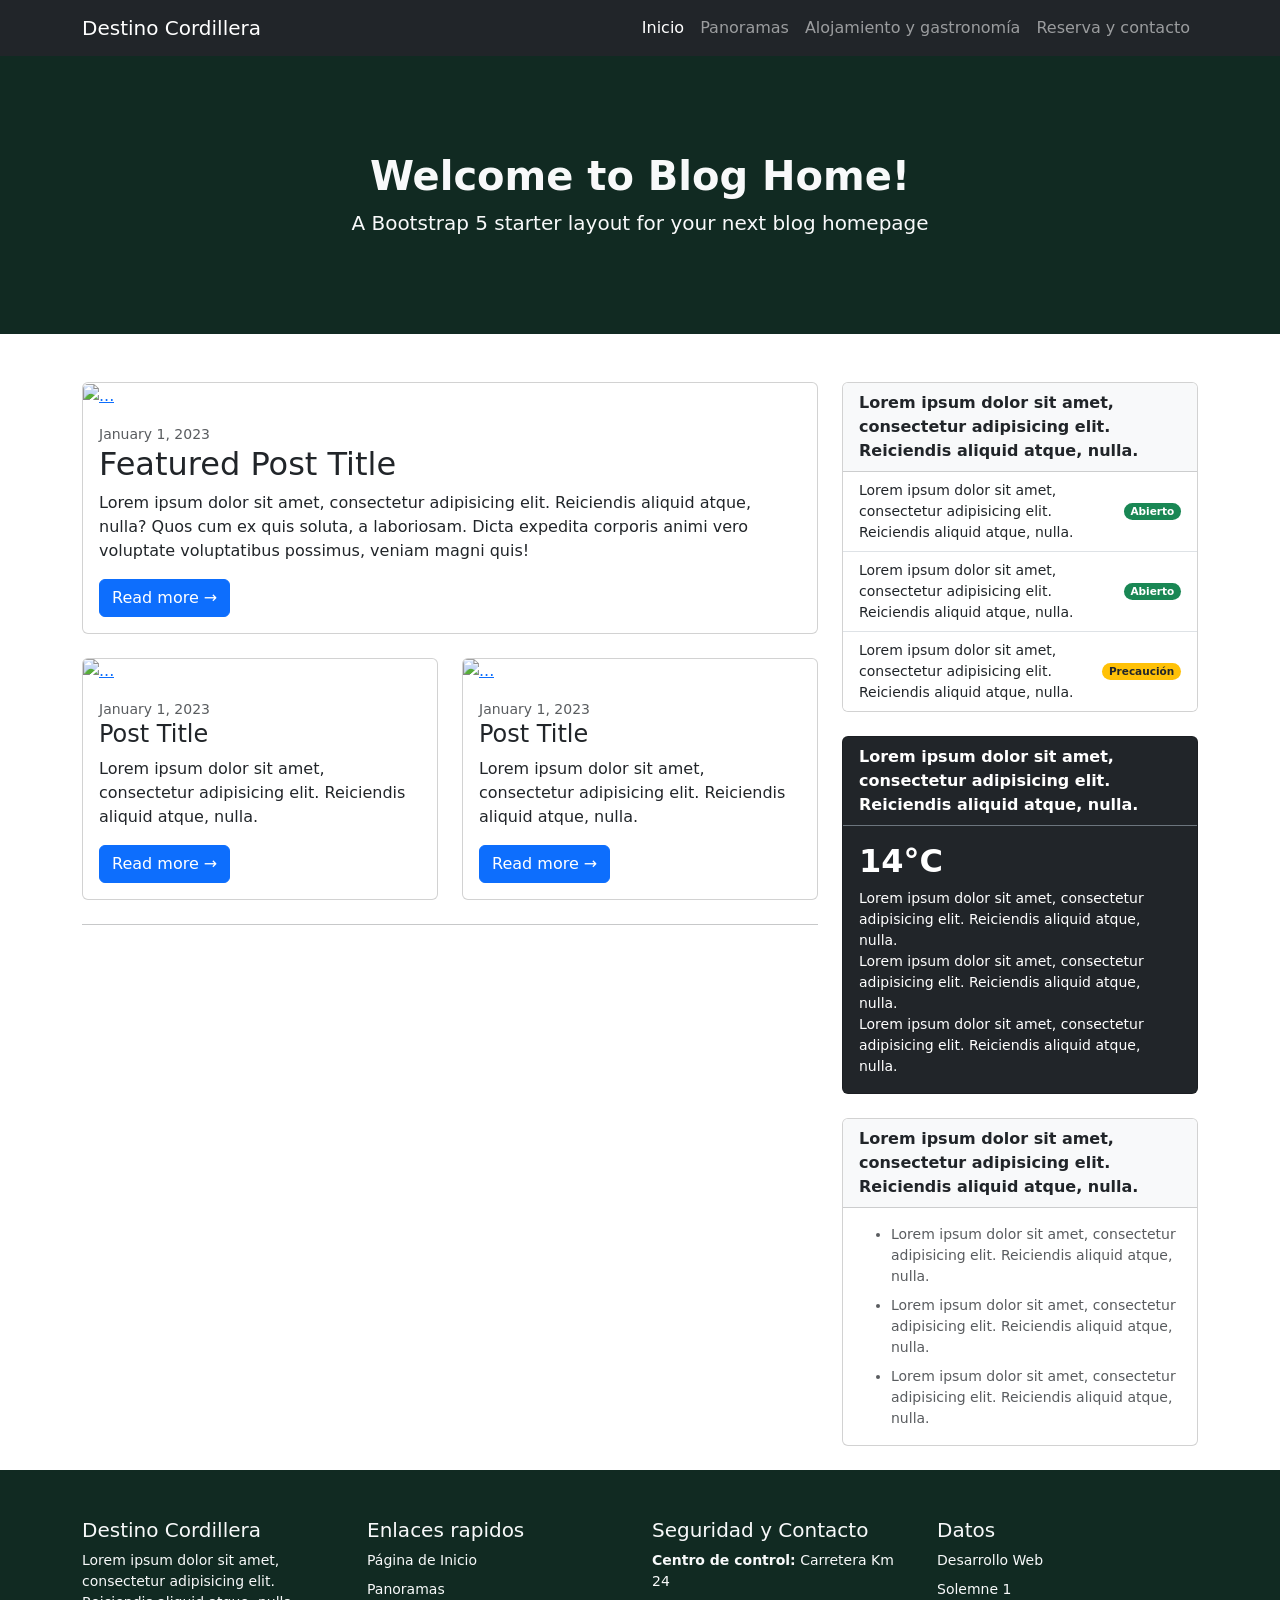
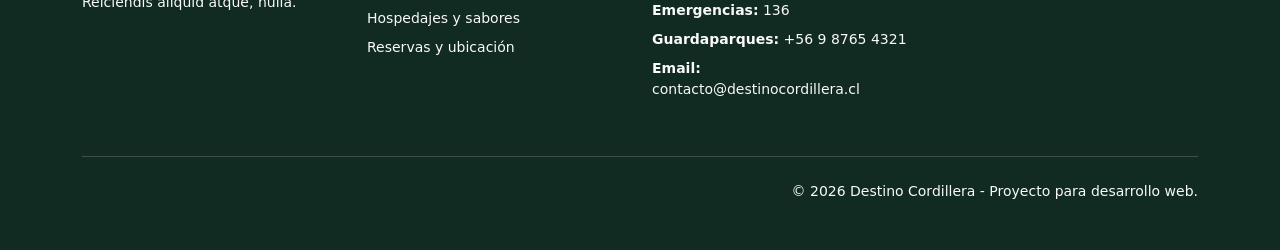
==== index.html @ 4b2d4b76 "Agregar pagina 2 y unas correcciones a index" ====
<!DOCTYPE html>
<html lang="en">
    <head>
        <meta charset="utf-8" />
        <meta name="viewport" content="width=device-width, initial-scale=1, shrink-to-fit=no" />
        <title>Destino Cordillera - Inicio</title>
        

        <link href="https://cdn.jsdelivr.net/npm/bootstrap@5.3.3/dist/css/bootstrap.min.css" rel="stylesheet">
        

        <link href="css/styles.css" rel="stylesheet" />
    </head>
    <body>
        <!-- Responsive navbar-->
    <nav class="navbar navbar-expand-lg navbar-dark bg-dark">
        <div class="container">
            <a class="navbar-brand" href="index.html">Destino Cordillera</a>
            <button class="navbar-toggler" type="button" data-bs-toggle="collapse" data-bs-target="#navbarSupportedContent" aria-controls="navbarSupportedContent" aria-expanded="false" aria-label="Toggle navigation"><span class="navbar-toggler-icon"></span></button>
            <div class="collapse navbar-collapse" id="navbarSupportedContent">
                <ul class="navbar-nav ms-auto mb-2 mb-lg-0">
                    <li class="nav-item"><a class="nav-link active" aria-current="page" href="index.html">Inicio</a></li>
                    <li class="nav-item"><a class="nav-link" href="pagina1.html">Panoramas</a></li>
                    <li class="nav-item"><a class="nav-link" href="pagina2.html">Alojamiento y gastronomía</a></li>
                    <li class="nav-item"><a class="nav-link" href="pagina3.html">Reserva y contacto</a></li>
                </ul>
            </div>
        </div>
    </nav>
        <!-- Page header with logo and tagline-->
        <header class="text-light py-5 mb-5" style="background-color: #112A22;">
            <div class="container">
                <div class="text-center my-5">
                    <h1 class="fw-bolder">Welcome to Blog Home!</h1>
                    <p class="lead mb-0">A Bootstrap 5 starter layout for your next blog homepage</p>
                </div>
            </div>
        </header>
        <!-- Page content-->
        <div class="container">
            <div class="row">
                <!-- Blog entries-->
                <div class="col-lg-8">
                    <!-- Featured blog post-->
                    <div class="card mb-4">
                        <a href="#!"><img class="card-img-top" src="https://dummyimage.com/850x350/dee2e6/6c757d.jpg" alt="..." /></a>
                        <div class="card-body">
                            <div class="small text-muted">January 1, 2023</div>
                            <h2 class="card-title">Featured Post Title</h2>
                            <p class="card-text">Lorem ipsum dolor sit amet, consectetur adipisicing elit. Reiciendis aliquid atque, nulla? Quos cum ex quis soluta, a laboriosam. Dicta expedita corporis animi vero voluptate voluptatibus possimus, veniam magni quis!</p>
                            <a class="btn btn-primary" href="#!">Read more →</a>
                        </div>
                    </div>
                    <!-- Nested row for non-featured blog posts-->
                    <div class="row">
                        <div class="col-lg-6">
                            <!-- Blog post-->
                            <div class="card mb-4">
                                <a href="#!"><img class="card-img-top" src="https://dummyimage.com/700x350/dee2e6/6c757d.jpg" alt="..." /></a>
                                <div class="card-body">
                                    <div class="small text-muted">January 1, 2023</div>
                                    <h2 class="card-title h4">Post Title</h2>
                                    <p class="card-text">Lorem ipsum dolor sit amet, consectetur adipisicing elit. Reiciendis aliquid atque, nulla.</p>
                                    <a class="btn btn-primary" href="#!">Read more →</a>
                                </div>
                            </div>

                        </div>
                        <div class="col-lg-6">
                            <!-- Blog post-->
                            <div class="card mb-4">
                                <a href="#!"><img class="card-img-top" src="https://dummyimage.com/700x350/dee2e6/6c757d.jpg" alt="..." /></a>
                                <div class="card-body">
                                    <div class="small text-muted">January 1, 2023</div>
                                    <h2 class="card-title h4">Post Title</h2>
                                    <p class="card-text">Lorem ipsum dolor sit amet, consectetur adipisicing elit. Reiciendis aliquid atque, nulla.</p>
                                    <a class="btn btn-primary" href="#!">Read more →</a>
                                </div>
                            </div>

                        </div>
                    </div>
                    <!-- Pagination-->
                    <nav aria-label="Pagination">
                        <hr class="my-0" />

                    </nav>
                </div>
<!-- Slide Widgets -->
            <div class="col-lg-4">

                <!-- Tarjet 1: -->
                <div class="card mb-4">
                    <div class="card-header fw-bold bg-light">
                        Lorem ipsum dolor sit amet, consectetur adipisicing elit. Reiciendis aliquid atque, nulla.
                    </div>
                    <ul class="list-group list-group-flush small">
                        <li class="list-group-item d-flex justify-content-between align-items-center">
                            Lorem ipsum dolor sit amet, consectetur adipisicing elit. Reiciendis aliquid atque, nulla.
                            <span class="badge bg-success rounded-pill">Abierto</span>
                        </li>
                        <li class="list-group-item d-flex justify-content-between align-items-center">
                            Lorem ipsum dolor sit amet, consectetur adipisicing elit. Reiciendis aliquid atque, nulla.
                            <span class="badge bg-success rounded-pill">Abierto</span>
                        </li>
                        <li class="list-group-item d-flex justify-content-between align-items-center">
                            Lorem ipsum dolor sit amet, consectetur adipisicing elit. Reiciendis aliquid atque, nulla.
                            <span class="badge bg-warning text-dark rounded-pill">Precaución</span>
                        </li>
                    </ul>
                </div>

                <!-- Tarjet 2: -->
                <div class="card mb-4 text-white bg-dark">
                    <div class="card-header fw-bold border-bottom border-secondary">
                        Lorem ipsum dolor sit amet, consectetur adipisicing elit. Reiciendis aliquid atque, nulla.
                    </div>
                    <div class="card-body">
                        <h2 class="card-title fw-bolder">14°C</h2>
                        <p class="card-text small mb-0">
                            Lorem ipsum dolor sit amet, consectetur adipisicing elit. Reiciendis aliquid atque, nulla.<br>
                            Lorem ipsum dolor sit amet, consectetur adipisicing elit. Reiciendis aliquid atque, nulla.<br>
                            Lorem ipsum dolor sit amet, consectetur adipisicing elit. Reiciendis aliquid atque, nulla.
                        </p>
                    </div>
                </div>

                <!-- Tarjet 3: -->
                <div class="card mb-4">
                    <div class="card-header fw-bold bg-light">
                        Lorem ipsum dolor sit amet, consectetur adipisicing elit. Reiciendis aliquid atque, nulla.
                    </div>
                    <div class="card-body">
                        <ul class="small mb-0 text-muted">
                            <li class="mb-2">Lorem ipsum dolor sit amet, consectetur adipisicing elit. Reiciendis aliquid atque, nulla.</li>
                            <li class="mb-2">Lorem ipsum dolor sit amet, consectetur adipisicing elit. Reiciendis aliquid atque, nulla.</li>
                            <li>Lorem ipsum dolor sit amet, consectetur adipisicing elit. Reiciendis aliquid atque, nulla.</li>
                        </ul>
                    </div>
                </div>

</div>
            </div>
        </div>
<!-- FOOTER -->
<footer class="text-light py-5" style="background-color: #112A22;">
    <div class="container">
        <div class="row">
            
            <!-- columna 1: descripcion -->
            <div class="col-lg-3 col-md-6 mb-4">
                <h5 class=>Destino Cordillera</h5>
                <p class="small">
                    Lorem ipsum dolor sit amet, consectetur adipisicing elit. Reiciendis aliquid atque, nulla.
                </p>
            </div>

            <!-- columna 2: enlaces rapidos -->
            <div class="col-lg-3 col-md-6 mb-4">
                <h5 class=>Enlaces rapidos</h5>
                <ul class="list-unstyled small">
                    <li class="mb-2"><a href="index.html" class="text-light text-decoration-none">Página de Inicio</a></li>
                    <li class="mb-2"><a href="pagina1.html" class="text-light text-decoration-none">Panoramas</a></li>
                    <li class="mb-2"><a href="pagina2.html" class="text-light text-decoration-none">Hospedajes y sabores</a></li>
                    <li class="mb-2"><a href="pagina3.html" class="text-light text-decoration-none">Reservas y ubicación</a></li>
                </ul>
            </div>

            <!-- columna 3: seguridad y contacto -->
            <div class="col-lg-3 col-md-6 mb-4">
                <h5 class=>Seguridad y Contacto</h5>
                <ul class="list-unstyled small">
                    <li class="mb-2"><strong>Centro de control:</strong> Carretera Km 24</li>
                    <li class="mb-2"><strong>Emergencias:</strong> 136</li>
                    <li class="mb-2"><strong>Guardaparques:</strong> +56 9 8765 4321</li>
                    <li class="mb-2"><strong>Email:</strong> contacto@destinocordillera.cl</li>
                </ul>
            </div>

            <!-- columna 4: datos-->
            <div class="col-lg-3 col-md-6 mb-4">
                <h5 class=>Datos </h5>
                <ul class="list-unstyled small">
                    <li class="mb-2">Desarrollo Web</li>
                    <li class="mb-2">Solemne 1</li>
                </ul>
            </div>
            
        </div>

   
        <hr class="border-secondary opacity-50 mb-4">

        <!-- Copyright -->
        <div class="row">
            <div class="col-12 text-center text-md-end small text-light">
                <p class="mb-0">© 2026 Destino Cordillera - Proyecto para desarrollo web.</p>
            </div>
        </div>
    </div>
</footer>

        <!-- Bootstrap core JS-->
        <script src="https://cdn.jsdelivr.net/npm/bootstrap@5.2.3/dist/js/bootstrap.bundle.min.js"></script>
        <!-- Core theme JS-->
        <script src="js/scripts.js"></script>
    </body>
</html>
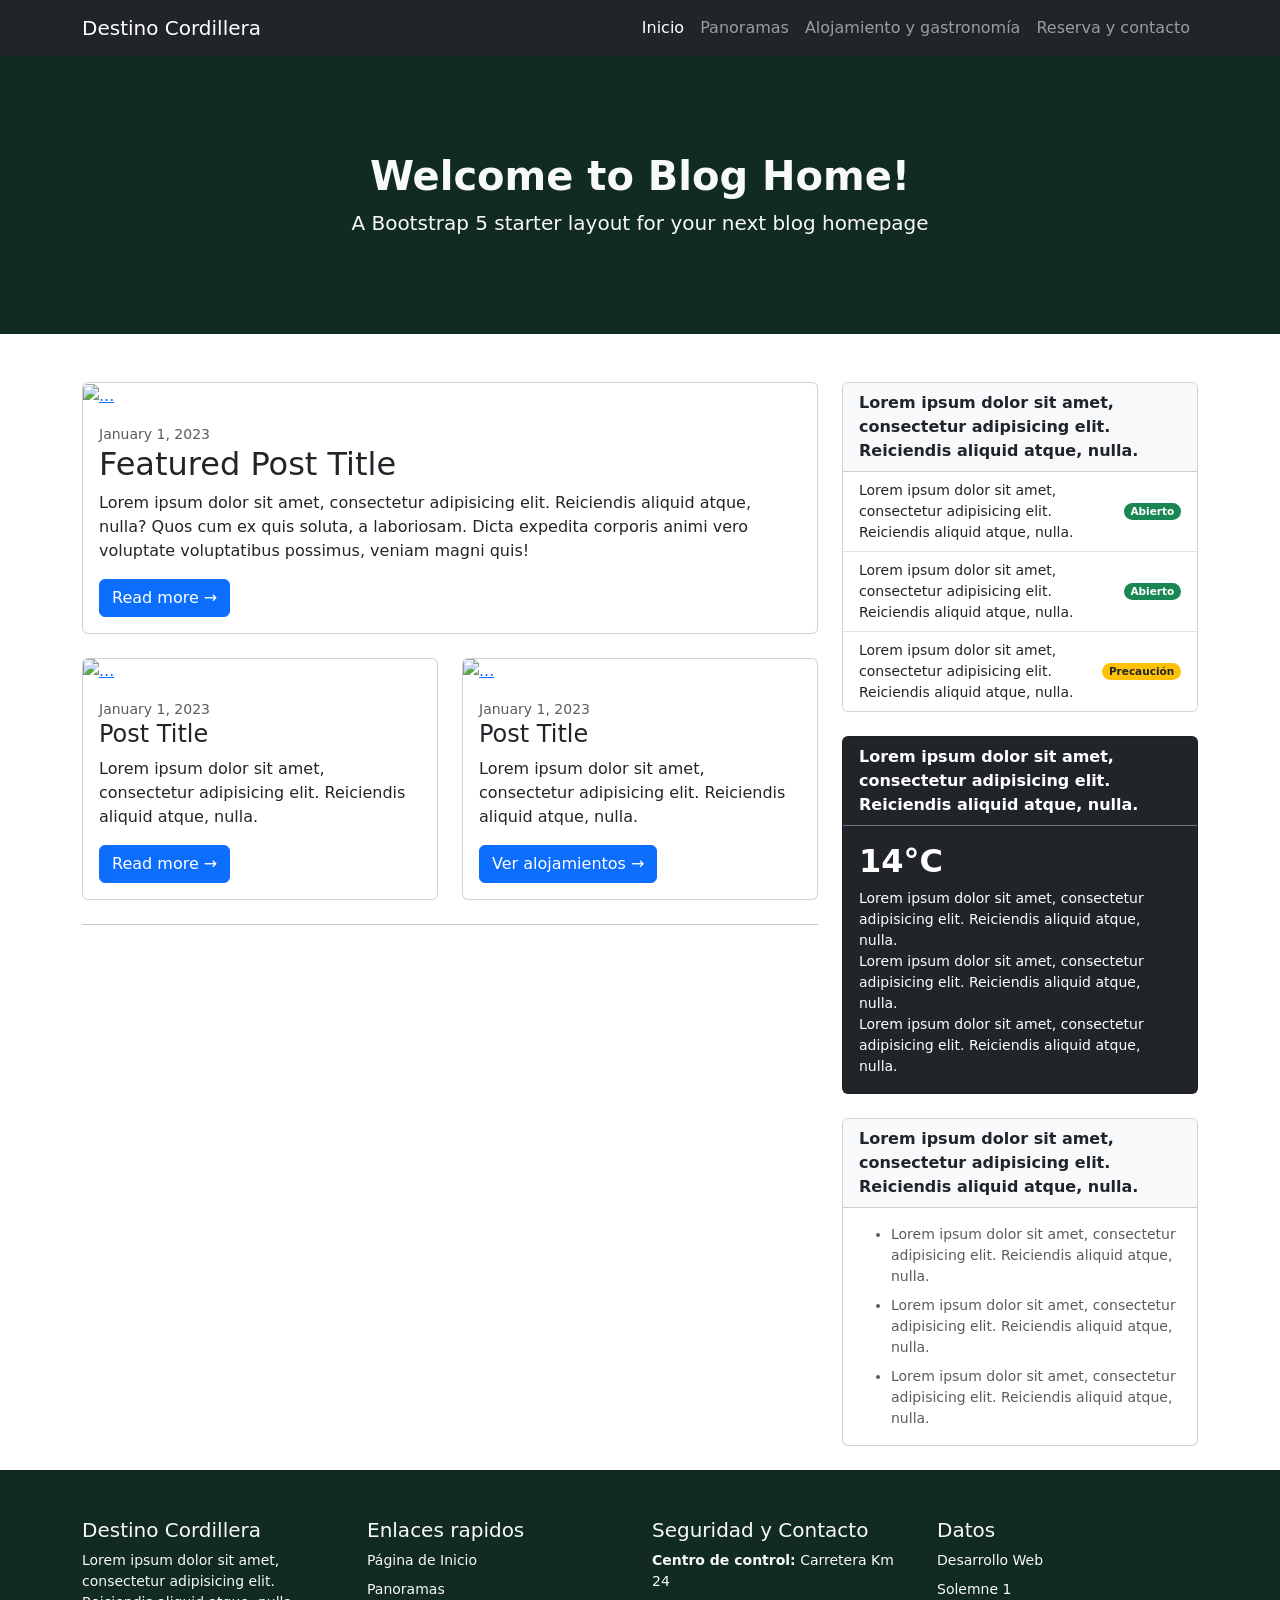
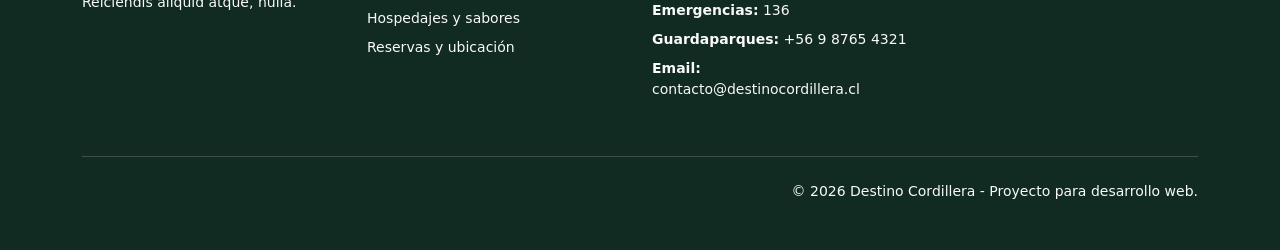
==== commit a8dab047: "correccion minima en index y agregar imagense en pagina 2" ====
--- a/index.html
+++ b/index.html
@@ -74,7 +74,7 @@
                                     <div class="small text-muted">January 1, 2023</div>
                                     <h2 class="card-title h4">Post Title</h2>
                                     <p class="card-text">Lorem ipsum dolor sit amet, consectetur adipisicing elit. Reiciendis aliquid atque, nulla.</p>
-                                    <a class="btn btn-primary" href="#!">Read more →</a>
+                                    <a class="btn btn-primary" href="pagina2.html">Ver alojamientos →</a>
                                 </div>
                             </div>
 
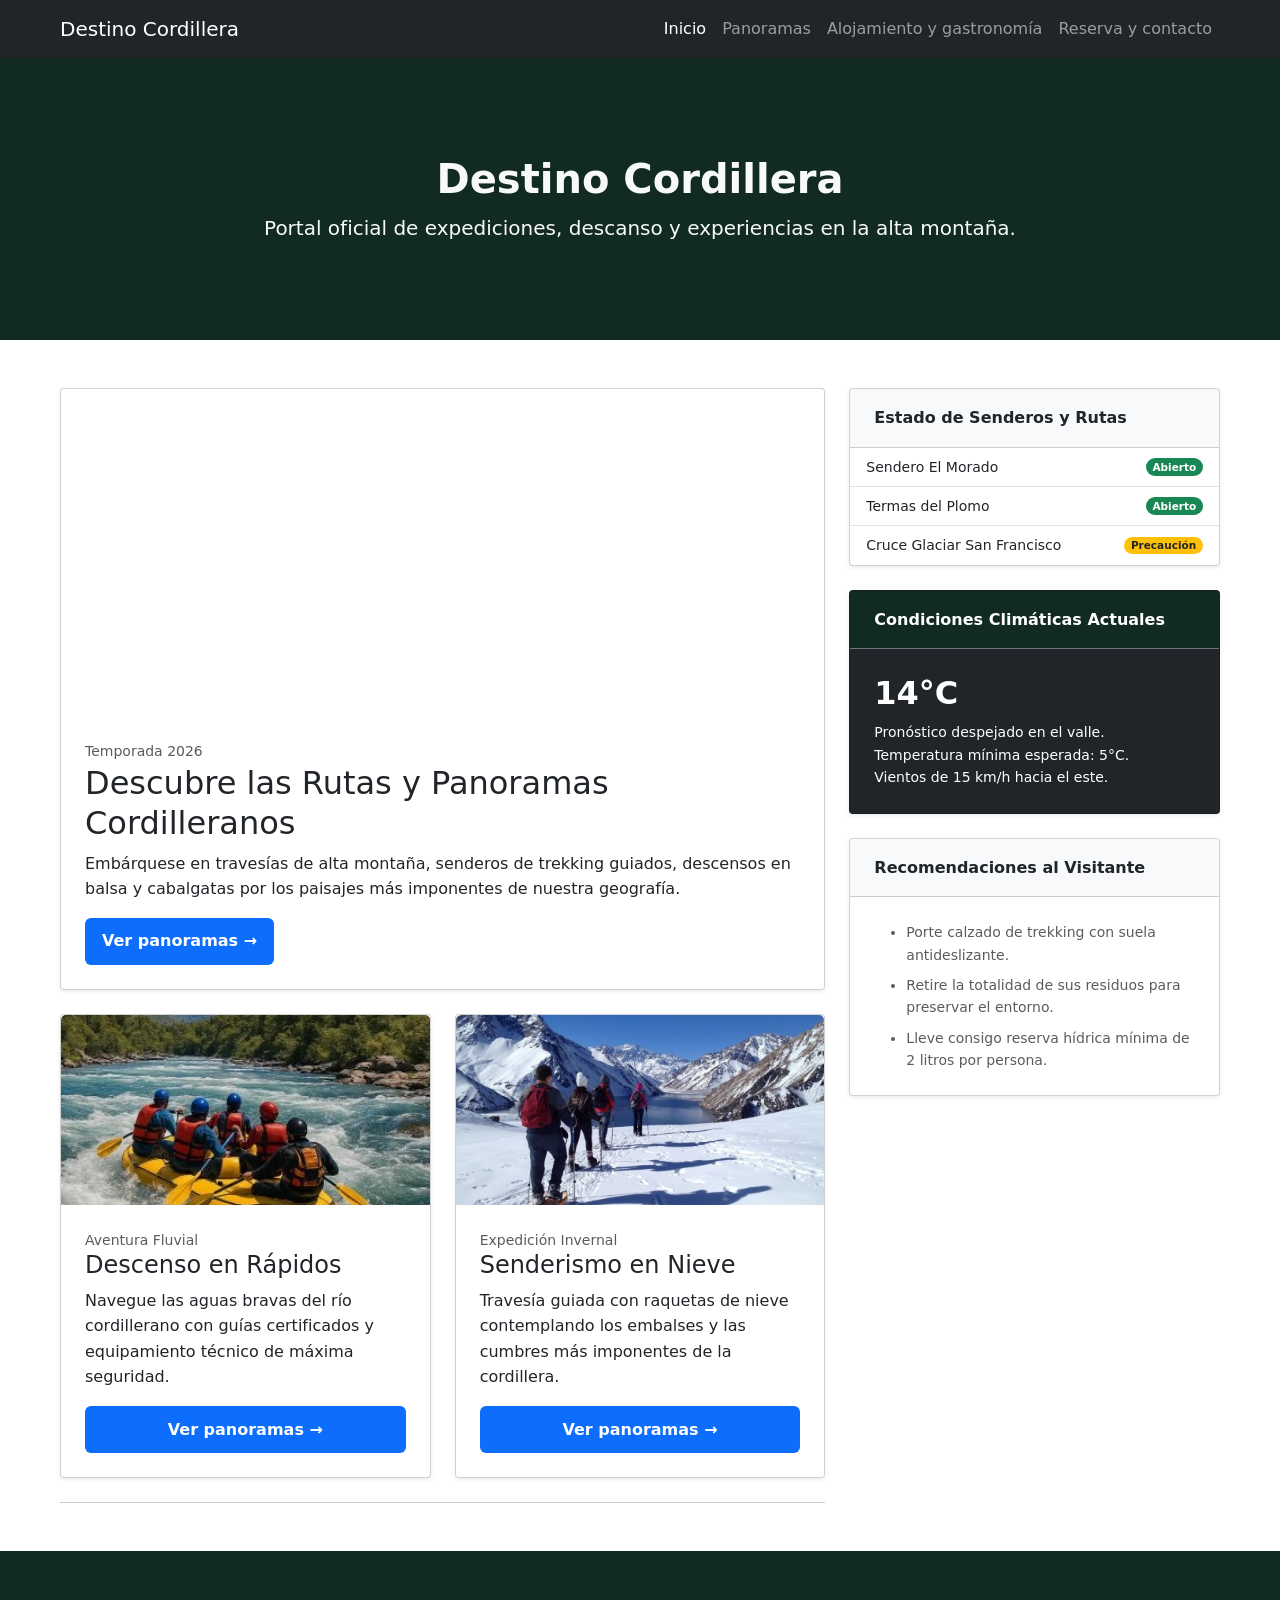
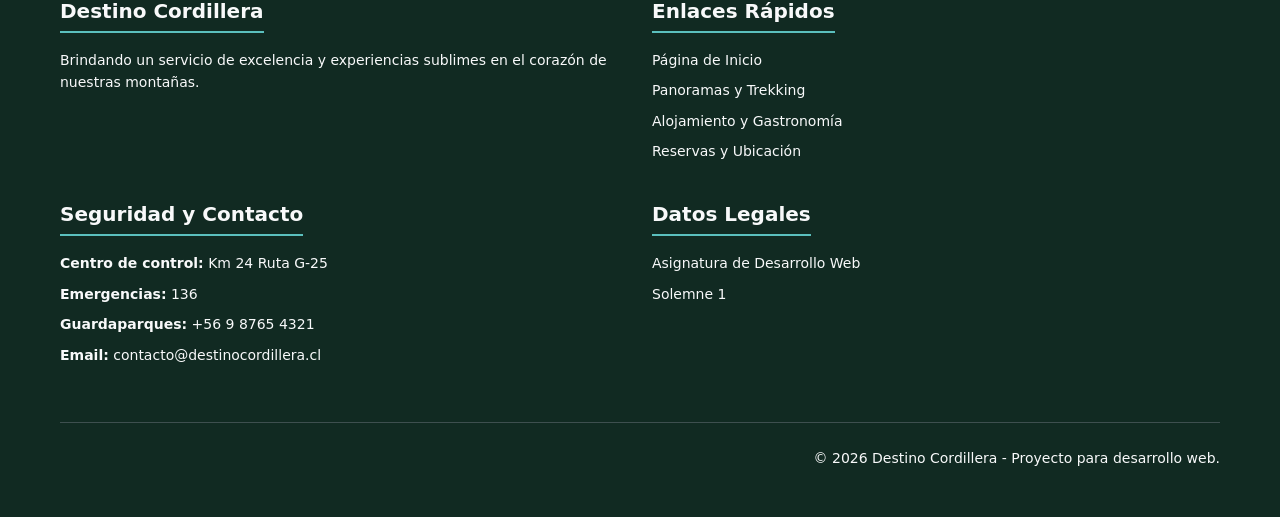
==== commit dc6a2ed6: "diversos cambios, logo imagenes en index y mapa de google" ====
--- a/index.html
+++ b/index.html
@@ -1,208 +1,216 @@
 <!DOCTYPE html>
-<html lang="en">
+<html lang="es">
     <head>
         <meta charset="utf-8" />
         <meta name="viewport" content="width=device-width, initial-scale=1, shrink-to-fit=no" />
         <title>Destino Cordillera - Inicio</title>
         
-
+        <!-- Favicon institucional -->
+        <link rel="icon" type="image/webp" href="img/icono.webp" />
+
+        <!-- Estilos de Bootstrap 5 y estilos locales -->
         <link href="https://cdn.jsdelivr.net/npm/bootstrap@5.3.3/dist/css/bootstrap.min.css" rel="stylesheet">
-        
-
         <link href="css/styles.css" rel="stylesheet" />
     </head>
     <body>
-        <!-- Responsive navbar-->
-    <nav class="navbar navbar-expand-lg navbar-dark bg-dark">
-        <div class="container">
-            <a class="navbar-brand" href="index.html">Destino Cordillera</a>
-            <button class="navbar-toggler" type="button" data-bs-toggle="collapse" data-bs-target="#navbarSupportedContent" aria-controls="navbarSupportedContent" aria-expanded="false" aria-label="Toggle navigation"><span class="navbar-toggler-icon"></span></button>
-            <div class="collapse navbar-collapse" id="navbarSupportedContent">
-                <ul class="navbar-nav ms-auto mb-2 mb-lg-0">
-                    <li class="nav-item"><a class="nav-link active" aria-current="page" href="index.html">Inicio</a></li>
-                    <li class="nav-item"><a class="nav-link" href="pagina1.html">Panoramas</a></li>
-                    <li class="nav-item"><a class="nav-link" href="pagina2.html">Alojamiento y gastronomía</a></li>
-                    <li class="nav-item"><a class="nav-link" href="pagina3.html">Reserva y contacto</a></li>
-                </ul>
-            </div>
-        </div>
-    </nav>
-        <!-- Page header with logo and tagline-->
+        <!-- Barra de navegación responsiva -->
+        <nav class="navbar navbar-expand-lg navbar-dark bg-dark">
+            <div class="container">
+                <a class="navbar-brand" href="index.html">Destino Cordillera</a>
+                <button class="navbar-toggler" type="button" data-bs-toggle="collapse" data-bs-target="#navbarSupportedContent" aria-controls="navbarSupportedContent" aria-expanded="false" aria-label="Navegación"><span class="navbar-toggler-icon"></span></button>
+                <div class="collapse navbar-collapse" id="navbarSupportedContent">
+                    <ul class="navbar-nav ms-auto mb-2 mb-lg-0">
+                        <li class="nav-item"><a class="nav-link active" aria-current="page" href="index.html">Inicio</a></li>
+                        <li class="nav-item"><a class="nav-link" href="pagina1.html">Panoramas</a></li>
+                        <li class="nav-item"><a class="nav-link" href="pagina2.html">Alojamiento y gastronomía</a></li>
+                        <li class="nav-item"><a class="nav-link" href="pagina3.html">Reserva y contacto</a></li>
+                    </ul>
+                </div>
+            </div>
+        </nav>
+
+        <!-- Cabecera principal institucional -->
         <header class="text-light py-5 mb-5" style="background-color: #112A22;">
             <div class="container">
                 <div class="text-center my-5">
-                    <h1 class="fw-bolder">Welcome to Blog Home!</h1>
-                    <p class="lead mb-0">A Bootstrap 5 starter layout for your next blog homepage</p>
+                    <h1 class="fw-bolder">Destino Cordillera</h1>
+                    <p class="lead mb-0">Portal oficial de expediciones, descanso y experiencias en la alta montaña.</p>
                 </div>
             </div>
         </header>
-        <!-- Page content-->
+
+        <!-- Contenido central -->
         <div class="container">
             <div class="row">
-                <!-- Blog entries-->
+                <!-- Entradas principales -->
                 <div class="col-lg-8">
-                    <!-- Featured blog post-->
-                    <div class="card mb-4">
-                        <a href="#!"><img class="card-img-top" src="https://dummyimage.com/850x350/dee2e6/6c757d.jpg" alt="..." /></a>
+                    <!-- Tarjeta destacada con video continuo tipo GIF -->
+                    <div class="card mb-4 overflow-hidden shadow-sm">
+                        <div class="ratio ratio-21x9">
+                            <video autoplay muted loop playsinline style="object-fit: cover; width: 100%; height: 100%;">
+                                <source src="img/montana.mp4" type="video/mp4" />
+                                Su navegador no admite la reproducción de video HTML5.
+                            </video>
+                        </div>
                         <div class="card-body">
-                            <div class="small text-muted">January 1, 2023</div>
-                            <h2 class="card-title">Featured Post Title</h2>
-                            <p class="card-text">Lorem ipsum dolor sit amet, consectetur adipisicing elit. Reiciendis aliquid atque, nulla? Quos cum ex quis soluta, a laboriosam. Dicta expedita corporis animi vero voluptate voluptatibus possimus, veniam magni quis!</p>
-                            <a class="btn btn-primary" href="#!">Read more →</a>
-                        </div>
-                    </div>
-                    <!-- Nested row for non-featured blog posts-->
+                            <div class="small text-muted">Temporada 2026</div>
+                            <h2 class="card-title">Descubre las Rutas y Panoramas Cordilleranos</h2>
+                            <p class="card-text">Embárquese en travesías de alta montaña, senderos de trekking guiados, descensos en balsa y cabalgatas por los paisajes más imponentes de nuestra geografía.</p>
+                            <a class="btn btn-primary" href="pagina1.html">Ver panoramas →</a>
+                        </div>
+                    </div>
+
+                    <!-- Fila anidada para entradas secundarias -->
                     <div class="row">
-                        <div class="col-lg-6">
-                            <!-- Blog post-->
-                            <div class="card mb-4">
-                                <a href="#!"><img class="card-img-top" src="https://dummyimage.com/700x350/dee2e6/6c757d.jpg" alt="..." /></a>
-                                <div class="card-body">
-                                    <div class="small text-muted">January 1, 2023</div>
-                                    <h2 class="card-title h4">Post Title</h2>
-                                    <p class="card-text">Lorem ipsum dolor sit amet, consectetur adipisicing elit. Reiciendis aliquid atque, nulla.</p>
-                                    <a class="btn btn-primary" href="#!">Read more →</a>
+                        <!-- Tarjeta Rafting -->
+                        <div class="col-lg-6 mb-4 d-flex align-items-stretch">
+                            <div class="card w-100 d-flex flex-column overflow-hidden shadow-sm">
+                                <a href="pagina1.html">
+                                    <img class="card-img-top" src="img/rafting.jpg" alt="Rafting en el río cordillerano" style="height: 190px; width: 100%; object-fit: cover;" />
+                                </a>
+                                <div class="card-body d-flex flex-column">
+                                    <div class="small text-muted">Aventura Fluvial</div>
+                                    <h2 class="card-title h4">Descenso en Rápidos</h2>
+                                    <p class="card-text">Navegue las aguas bravas del río cordillerano con guías certificados y equipamiento técnico de máxima seguridad.</p>
+                                    <a class="btn btn-primary mt-auto" href="pagina1.html">Ver panoramas →</a>
                                 </div>
                             </div>
-
-                        </div>
-                        <div class="col-lg-6">
-                            <!-- Blog post-->
-                            <div class="card mb-4">
-                                <a href="#!"><img class="card-img-top" src="https://dummyimage.com/700x350/dee2e6/6c757d.jpg" alt="..." /></a>
-                                <div class="card-body">
-                                    <div class="small text-muted">January 1, 2023</div>
-                                    <h2 class="card-title h4">Post Title</h2>
-                                    <p class="card-text">Lorem ipsum dolor sit amet, consectetur adipisicing elit. Reiciendis aliquid atque, nulla.</p>
-                                    <a class="btn btn-primary" href="pagina2.html">Ver alojamientos →</a>
+                        </div>
+
+                        <!-- Tarjeta Trekking -->
+                        <div class="col-lg-6 mb-4 d-flex align-items-stretch">
+                            <div class="card w-100 d-flex flex-column overflow-hidden shadow-sm">
+                                <a href="pagina1.html">
+                                    <img class="card-img-top" src="img/trekking.jpeg" alt="Trekking en la nieve" style="height: 190px; width: 100%; object-fit: cover;" />
+                                </a>
+                                <div class="card-body d-flex flex-column">
+                                    <div class="small text-muted">Expedición Invernal</div>
+                                    <h2 class="card-title h4">Senderismo en Nieve</h2>
+                                    <p class="card-text">Travesía guiada con raquetas de nieve contemplando los embalses y las cumbres más imponentes de la cordillera.</p>
+                                    <a class="btn btn-primary mt-auto" href="pagina1.html">Ver panoramas →</a>
                                 </div>
                             </div>
-
-                        </div>
-                    </div>
-                    <!-- Pagination-->
+                        </div>
+                    </div>
+
+                    <!-- Paginación -->
                     <nav aria-label="Pagination">
                         <hr class="my-0" />
-
                     </nav>
                 </div>
-<!-- Slide Widgets -->
-            <div class="col-lg-4">
-
-                <!-- Tarjet 1: -->
-                <div class="card mb-4">
-                    <div class="card-header fw-bold bg-light">
-                        Lorem ipsum dolor sit amet, consectetur adipisicing elit. Reiciendis aliquid atque, nulla.
-                    </div>
-                    <ul class="list-group list-group-flush small">
-                        <li class="list-group-item d-flex justify-content-between align-items-center">
-                            Lorem ipsum dolor sit amet, consectetur adipisicing elit. Reiciendis aliquid atque, nulla.
-                            <span class="badge bg-success rounded-pill">Abierto</span>
-                        </li>
-                        <li class="list-group-item d-flex justify-content-between align-items-center">
-                            Lorem ipsum dolor sit amet, consectetur adipisicing elit. Reiciendis aliquid atque, nulla.
-                            <span class="badge bg-success rounded-pill">Abierto</span>
-                        </li>
-                        <li class="list-group-item d-flex justify-content-between align-items-center">
-                            Lorem ipsum dolor sit amet, consectetur adipisicing elit. Reiciendis aliquid atque, nulla.
-                            <span class="badge bg-warning text-dark rounded-pill">Precaución</span>
-                        </li>
-                    </ul>
-                </div>
-
-                <!-- Tarjet 2: -->
-                <div class="card mb-4 text-white bg-dark">
-                    <div class="card-header fw-bold border-bottom border-secondary">
-                        Lorem ipsum dolor sit amet, consectetur adipisicing elit. Reiciendis aliquid atque, nulla.
-                    </div>
-                    <div class="card-body">
-                        <h2 class="card-title fw-bolder">14°C</h2>
-                        <p class="card-text small mb-0">
-                            Lorem ipsum dolor sit amet, consectetur adipisicing elit. Reiciendis aliquid atque, nulla.<br>
-                            Lorem ipsum dolor sit amet, consectetur adipisicing elit. Reiciendis aliquid atque, nulla.<br>
-                            Lorem ipsum dolor sit amet, consectetur adipisicing elit. Reiciendis aliquid atque, nulla.
+
+                <!-- Barra lateral de widgets informativos -->
+                <div class="col-lg-4">
+                    <!-- Widget 1: Estado de Rutas -->
+                    <div class="card mb-4 shadow-sm">
+                        <div class="card-header fw-bold bg-light text-dark">
+                            Estado de Senderos y Rutas
+                        </div>
+                        <ul class="list-group list-group-flush small">
+                            <li class="list-group-item d-flex justify-content-between align-items-center">
+                                Sendero El Morado
+                                <span class="badge bg-success rounded-pill">Abierto</span>
+                            </li>
+                            <li class="list-group-item d-flex justify-content-between align-items-center">
+                                Termas del Plomo
+                                <span class="badge bg-success rounded-pill">Abierto</span>
+                            </li>
+                            <li class="list-group-item d-flex justify-content-between align-items-center">
+                                Cruce Glaciar San Francisco
+                                <span class="badge bg-warning text-dark rounded-pill">Precaución</span>
+                            </li>
+                        </ul>
+                    </div>
+
+                    <!-- Widget 2: Clima -->
+                    <div class="card mb-4 text-white bg-dark shadow-sm">
+                        <div class="card-header fw-bold border-bottom border-secondary">
+                            Condiciones Climáticas Actuales
+                        </div>
+                        <div class="card-body">
+                            <h2 class="card-title fw-bolder">14°C</h2>
+                            <p class="card-text small mb-0">
+                                Pronóstico despejado en el valle.<br>
+                                Temperatura mínima esperada: 5°C.<br>
+                                Vientos de 15 km/h hacia el este.
+                            </p>
+                        </div>
+                    </div>
+
+                    <!-- Widget 3: Recomendaciones -->
+                    <div class="card mb-4 shadow-sm">
+                        <div class="card-header fw-bold bg-light text-dark">
+                            Recomendaciones al Visitante
+                        </div>
+                        <div class="card-body">
+                            <ul class="small mb-0 text-muted">
+                                <li class="mb-2">Porte calzado de trekking con suela antideslizante.</li>
+                                <li class="mb-2">Retire la totalidad de sus residuos para preservar el entorno.</li>
+                                <li>Lleve consigo reserva hídrica mínima de 2 litros por persona.</li>
+                            </ul>
+                        </div>
+                    </div>
+                </div>
+            </div>
+        </div>
+
+        <!-- Pie de página unificado -->
+        <footer class="text-light py-5 mt-5" style="background-color: #112A22;">
+            <div class="container">
+                <div class="row">
+                    <!-- Columna 1: Descripción institucional -->
+                    <div class="col-lg-3 col-md-6 mb-4">
+                        <h5 class="fw-bold mb-3 pb-2" style="border-bottom: 2px solid #5BC0BE; display: inline-block;">Destino Cordillera</h5>
+                        <p class="small">
+                            Brindando un servicio de excelencia y experiencias sublimes en el corazón de nuestras montañas.
                         </p>
                     </div>
-                </div>
-
-                <!-- Tarjet 3: -->
-                <div class="card mb-4">
-                    <div class="card-header fw-bold bg-light">
-                        Lorem ipsum dolor sit amet, consectetur adipisicing elit. Reiciendis aliquid atque, nulla.
-                    </div>
-                    <div class="card-body">
-                        <ul class="small mb-0 text-muted">
-                            <li class="mb-2">Lorem ipsum dolor sit amet, consectetur adipisicing elit. Reiciendis aliquid atque, nulla.</li>
-                            <li class="mb-2">Lorem ipsum dolor sit amet, consectetur adipisicing elit. Reiciendis aliquid atque, nulla.</li>
-                            <li>Lorem ipsum dolor sit amet, consectetur adipisicing elit. Reiciendis aliquid atque, nulla.</li>
-                        </ul>
-                    </div>
-                </div>
-
-</div>
-            </div>
-        </div>
-<!-- FOOTER -->
-<footer class="text-light py-5" style="background-color: #112A22;">
-    <div class="container">
-        <div class="row">
-            
-            <!-- columna 1: descripcion -->
-            <div class="col-lg-3 col-md-6 mb-4">
-                <h5 class=>Destino Cordillera</h5>
-                <p class="small">
-                    Lorem ipsum dolor sit amet, consectetur adipisicing elit. Reiciendis aliquid atque, nulla.
-                </p>
-            </div>
-
-            <!-- columna 2: enlaces rapidos -->
-            <div class="col-lg-3 col-md-6 mb-4">
-                <h5 class=>Enlaces rapidos</h5>
-                <ul class="list-unstyled small">
-                    <li class="mb-2"><a href="index.html" class="text-light text-decoration-none">Página de Inicio</a></li>
-                    <li class="mb-2"><a href="pagina1.html" class="text-light text-decoration-none">Panoramas</a></li>
-                    <li class="mb-2"><a href="pagina2.html" class="text-light text-decoration-none">Hospedajes y sabores</a></li>
-                    <li class="mb-2"><a href="pagina3.html" class="text-light text-decoration-none">Reservas y ubicación</a></li>
-                </ul>
-            </div>
-
-            <!-- columna 3: seguridad y contacto -->
-            <div class="col-lg-3 col-md-6 mb-4">
-                <h5 class=>Seguridad y Contacto</h5>
-                <ul class="list-unstyled small">
-                    <li class="mb-2"><strong>Centro de control:</strong> Carretera Km 24</li>
-                    <li class="mb-2"><strong>Emergencias:</strong> 136</li>
-                    <li class="mb-2"><strong>Guardaparques:</strong> +56 9 8765 4321</li>
-                    <li class="mb-2"><strong>Email:</strong> contacto@destinocordillera.cl</li>
-                </ul>
-            </div>
-
-            <!-- columna 4: datos-->
-            <div class="col-lg-3 col-md-6 mb-4">
-                <h5 class=>Datos </h5>
-                <ul class="list-unstyled small">
-                    <li class="mb-2">Desarrollo Web</li>
-                    <li class="mb-2">Solemne 1</li>
-                </ul>
-            </div>
-            
-        </div>
-
-   
-        <hr class="border-secondary opacity-50 mb-4">
-
-        <!-- Copyright -->
-        <div class="row">
-            <div class="col-12 text-center text-md-end small text-light">
-                <p class="mb-0">© 2026 Destino Cordillera - Proyecto para desarrollo web.</p>
-            </div>
-        </div>
-    </div>
-</footer>
-
-        <!-- Bootstrap core JS-->
+
+                    <!-- Columna 2: Enlaces rápidos -->
+                    <div class="col-lg-3 col-md-6 mb-4">
+                        <h5 class="fw-bold mb-3 pb-2" style="border-bottom: 2px solid #5BC0BE; display: inline-block;">Enlaces Rápidos</h5>
+                        <ul class="list-unstyled small">
+                            <li class="mb-2"><a href="index.html" class="text-light text-decoration-none">Página de Inicio</a></li>
+                            <li class="mb-2"><a href="pagina1.html" class="text-light text-decoration-none">Panoramas y Trekking</a></li>
+                            <li class="mb-2"><a href="pagina2.html" class="text-light text-decoration-none">Alojamiento y Gastronomía</a></li>
+                            <li class="mb-2"><a href="pagina3.html" class="text-light text-decoration-none">Reservas y Ubicación</a></li>
+                        </ul>
+                    </div>
+
+                    <!-- Columna 3: Seguridad y Contacto -->
+                    <div class="col-lg-3 col-md-6 mb-4">
+                        <h5 class="fw-bold mb-3 pb-2" style="border-bottom: 2px solid #5BC0BE; display: inline-block;">Seguridad y Contacto</h5>
+                        <ul class="list-unstyled small">
+                            <li class="mb-2"><strong>Centro de control:</strong> Km 24 Ruta G-25</li>
+                            <li class="mb-2"><strong>Emergencias:</strong> 136</li>
+                            <li class="mb-2"><strong>Guardaparques:</strong> +56 9 8765 4321</li>
+                            <li class="mb-2"><strong>Email:</strong> contacto@destinocordillera.cl</li>
+                        </ul>
+                    </div>
+
+                    <!-- Columna 4: Datos académicos -->
+                    <div class="col-lg-3 col-md-6 mb-4">
+                        <h5 class="fw-bold mb-3 pb-2" style="border-bottom: 2px solid #5BC0BE; display: inline-block;">Datos Legales</h5>
+                        <ul class="list-unstyled small">
+                            <li class="mb-2">Asignatura de Desarrollo Web</li>
+                            <li class="mb-2">Solemne 1</li>
+                        </ul>
+                    </div>
+                </div>
+
+                <hr class="border-secondary opacity-50 mb-4">
+
+                <!-- Derechos reservados -->
+                <div class="row">
+                    <div class="col-12 text-center text-md-end small text-light">
+                        <p class="mb-0">© 2026 Destino Cordillera - Proyecto para desarrollo web.</p>
+                    </div>
+                </div>
+            </div>
+        </footer>
+
+        <!-- Scripts JS de Bootstrap -->
         <script src="https://cdn.jsdelivr.net/npm/bootstrap@5.2.3/dist/js/bootstrap.bundle.min.js"></script>
-        <!-- Core theme JS-->
         <script src="js/scripts.js"></script>
     </body>
-</html>
+</html>
--- a/css/styles.css
+++ b/css/styles.css
@@ -0,0 +1,498 @@
+
+:root {
+  --color-primario: #1b4332;
+  --color-oscuroprimario: #143628;
+  --color-claroprimario: #2d6a4f;
+  --color-secundario: #2b7a9b;
+  --color-oscurosecundario: #1f5f7a;
+  --texto: #2b2d42;
+  --gris: #6c757d;
+  --border: #d8e2dc;
+  --white: #ffffff;
+  --verdebosque : #1e6e4d;
+  --color-header: #112A22;
+  --color-banner:#212529;;
+}
+
+*,
+*::before,
+*::after {
+  box-sizing: border-box;
+}
+
+html {
+  scroll-behavior: smooth;
+}
+
+body {
+  min-height: 100vh;
+  margin: 0;
+  display: flex;
+  flex-direction: column;
+  color: var(--texto);
+  background: var(--white);
+  font-family: "Segoe UI", system-ui, -apple-system, sans-serif;
+  line-height: 1.6;
+}
+
+img {
+  max-width: 100%;
+  height: auto;
+  display: block;
+}
+
+a {
+  color: var(--color-secundario);
+  text-decoration: none;
+  transition: all 0.25s ease-in-out;
+}
+
+a:hover {
+  color: var(--color-oscurosecundario);
+  text-decoration: underline;
+}
+
+h1,
+h2,
+h3,
+h4 {
+  line-height: 1.25;
+}
+
+.container {
+  width: 100%;
+  max-width: 1200px;
+  margin: 0 auto;
+  padding-right: 1.25rem;
+  padding-left: 1.25rem;
+}
+
+/* Navegacion */
+.barra_navegacion-custom {
+  position: sticky;
+  top: 0;
+  z-index: 1000;
+  background: var(--color-header);
+  border-bottom: 3px solid var(--texto);
+  box-shadow: 0 2px 6px rgba(43, 45, 66, 0.08);
+}
+
+.nav-container {
+  display: flex;
+  align-items: center;
+  justify-content: space-between;
+  padding-top: 0.5rem;
+  padding-bottom: 0.5rem;
+}
+
+.brand-link {
+  display: flex;
+  align-items: center;
+  color: var(--white);
+}
+
+.brand-logo {
+  width: auto;
+  height: 48px;
+}
+
+.nav-menu {
+  display: flex;
+  align-items: center;
+  gap: 0.5rem;
+  margin: 0;
+  padding: 0;
+  list-style: none;
+}
+
+.nav-item {
+  margin: 0;
+}
+
+.nav-link-custom {
+  display: inline-block;
+  padding: 0.6rem 1rem;
+  color: var(--white);
+  border-radius: 4px;
+  font-size: 0.95rem;
+  font-weight: 600;
+  text-decoration: none;
+}
+
+.nav-link-custom:hover {
+  color: var(--white);
+  background: rgba(45, 106, 79, 0.08);
+  text-decoration: none;
+}
+
+.nav-link-custom.active {
+  color: var(--white);
+  background: var(--color-primario);
+}
+
+.nav-cta-custom {
+  padding: 0.5rem 1.1rem;
+  color: var(--white);
+  background: var(--color-secundario);
+  border-radius: 50px;
+}
+
+.nav-cta-custom:hover {
+  color: var(--white);
+  background: var(--color-oscurosecundario);
+}
+
+/* Banner */
+.page-banner-custom {
+  padding: 3rem 1.5rem 2.8rem;
+  color: var(--white);
+  background: var(--color-banner);
+  text-align: center;
+}
+
+.page-banner-custom h1 {
+  margin: 0 0 0.5rem;
+  font-size: 2.2rem;
+  color: var(--white);
+}
+
+.page-banner-custom p {
+  max-width: 720px;
+  margin: 0 auto;
+  color: #e2eafc;
+  font-size: 1.1rem;
+}
+
+/* Estructura */
+main.container {
+  padding-top: 3rem;
+  padding-bottom: 3rem;
+}
+
+.pagina-reserva .contact-map-layout {
+  display: grid;
+  grid-template-columns: repeat(2, minmax(0, 1fr));
+  gap: 1.5rem;
+  margin-bottom: 2rem;
+  align-items: stretch;
+}
+
+.pagina-reserva .contact-map-layout .card {
+  display: flex;
+  flex-direction: column;
+  height: 100%;
+}
+
+.pagina-reserva .contact-map-layout .map-card {
+  order: unset; /* Permite un flujo de lectura natural o respeta el orden del HTML */
+}
+
+.pagina-reserva .contact-map-layout .map-card .card-body {
+  flex: 1 1 auto;
+  min-height: 280px;
+  position: relative;
+}
+
+.pagina-reserva .contact-map-layout .map-card iframe {
+  width: 100%;
+  height: 100%;
+  min-height: 280px;
+  border: 0;
+  display: block;
+}
+
+.g-3 {
+  row-gap: 1rem;
+}
+
+.g-4 {
+  row-gap: 1.5rem;
+}
+
+/* Formulario */
+.form-card {
+  padding: 2rem;
+  background: var(--white);
+  border: 1px solid var(--border);
+  border-radius: 12px;
+  box-shadow: 0 6px 18px rgba(43, 45, 66, 0.08);
+}
+
+.form-card h2 {
+  margin-top: 0;
+  color: var(--color-primario);
+}
+
+.form-fieldset {
+  margin: 0 0 1.8rem;
+  padding: 1.5rem;
+  background: #fbfcfd;
+  border: 1px solid #ced4da;
+  border-radius: 8px;
+}
+
+.form-legend {
+  width: auto;
+  padding: 0 0.6rem;
+  color: var(--color-primario);
+  font-size: 1.1rem;
+  font-weight: 700;
+}
+
+.form-label {
+  display: inline-block;
+  margin-bottom: 0.35rem;
+  color: var(--texto);
+  font-size: 0.92rem;
+  font-weight: 600;
+}
+
+.form-control,
+.form-select {
+  display: block;
+  width: 100%;
+  min-height: 38px;
+  padding: 0.375rem 0.75rem;
+  color: var(--texto);
+  background: var(--white);
+  border: 1px solid #ced4da;
+  border-radius: 6px;
+  font: inherit;
+}
+
+.form-control:focus,
+.form-select:focus {
+  outline: 0;
+  border-color: var(--color-secundario);
+  box-shadow: 0 0 0 0.25rem rgba(43, 122, 155, 0.22);
+}
+
+textarea.form-control {
+  resize: vertical;
+}
+
+.required-mark {
+  color: #dc3545;
+  font-weight: 700;
+}
+
+.form-check {
+  display: flex;
+  align-items: flex-start;
+  gap: 0.5rem;
+}
+
+.form-check-input {
+  width: 1rem;
+  height: 1rem;
+  margin-top: 0.3rem;
+  flex: 0 0 auto;
+}
+
+.form-check-label {
+  line-height: 1.4;
+}
+
+/* Botones y tarjetas */
+.btn {
+  display: inline-block;
+  padding: 0.6rem 1rem;
+  border: 1px solid transparent;
+  border-radius: 6px;
+  font: inherit;
+  font-weight: 600;
+  cursor: pointer;
+  text-align: center;
+  text-decoration: none;
+}
+
+.btn-outline-secondary {
+  color: #6c757d;
+  background: var(--white);
+  border-color: #6c757d;
+}
+
+.btn-outline-secondary:hover {
+  color: var(--white);
+  background: #6c757d;
+}
+
+.btn-cordillera-primary {
+  padding: 0.75rem 1.6rem;
+  color: var(--white);
+  background: var(--color-primario);
+  border: 0;
+  transition: all 0.2s ease;
+}
+
+.btn-cordillera-primary:hover {
+  color: var(--white);
+  background: var(--color-oscuroprimario);
+  box-shadow: 0 4px 12px rgba(27, 67, 50, 0.3);
+}
+
+.card {
+  background: var(--white);
+  border-radius: 4px;
+}
+
+.card-body {
+  padding: 1.5rem;
+}
+
+.card-header {
+  padding: 1rem 1.5rem;
+  background: var(--color-header);
+  color: inherit; /* Permite que el texto herede el color natural o respete clases de utilidad como bg-light */
+}
+
+/* Regla complementaria para garantizar tipografía oscura sobre cabeceras claras */
+.card-header.bg-light {
+  background-color: #f8f9fa !important;
+  color: #212529 !important;
+}
+
+.card-footer {
+  padding: 1rem 1.5rem;
+  background: var(--gris-claro);
+}
+
+/* Pie de pagina */
+.site-footer-custom {
+  margin-top: 3rem;
+  padding: 3rem 0 1.5rem;
+  color: var(--white);
+  background: var(--color-header);
+}
+
+.site-footer-custom h4 {
+  display: inline-block;
+  margin: 0 0 1rem;
+  padding-bottom: 0.5rem;
+  color: var(--white);
+  border-bottom: 2px solid #5bc0be;
+  font-size: 1.05rem;
+}
+
+.pagina-reserva .site-footer-custom .row {
+  display: flex;
+  flex-wrap: wrap;
+  margin-right: -0.75rem;
+  margin-left: -0.75rem;
+}
+
+.pagina-reserva .site-footer-custom .row > * {
+  width: 100%;
+  padding-right: 0.75rem;
+  padding-left: 0.75rem;
+}
+
+.site-footer-custom p {
+  color: #b0bec5;
+  font-size: 0.88rem;
+}
+
+.site-footer-custom ul {
+  margin: 0;
+  padding: 0;
+  list-style: none;
+}
+
+.list-unstyled {
+  padding-left: 0;
+  list-style: none;
+}
+
+.site-footer-custom li {
+  margin-bottom: 0.4rem;
+}
+
+.site-footer-custom a {
+  color: #eceff1;
+  font-size: 0.88rem;
+}
+
+.site-footer-custom a:hover {
+  color: #eceff1;
+  padding-left: 0;
+  text-decoration: none;
+}
+
+.footer-bottom-custom {
+  margin-top: 1.5rem;
+  padding-top: 1.5rem;
+  border-top: 1px solid rgba(255, 255, 255, 0.1);
+  color: #90a4ae;
+  font-size: 0.82rem;
+  text-align: center;
+}
+
+/* Utilidades necesarias del HTML original */
+.text-muted { color: var(--gris); }
+.small { font-size: 0.875rem; }
+.mb-0 { margin-bottom: 0; }
+.mb-1 { margin-bottom: 0.25rem; }
+.mb-2 { margin-bottom: 0.5rem; }
+.mb-3 { margin-bottom: 1rem; }
+.mb-4 { margin-bottom: 1.5rem; }
+.py-2 { padding-top: 0.5rem; padding-bottom: 0.5rem; }
+.py-3 { padding-top: 1rem; padding-bottom: 1rem; }
+.pt-2 { padding-top: 0.5rem; }
+.p-0 { padding: 0; }
+.p-4 { padding: 1.5rem; }
+.d-flex { display: flex; }
+.gap-3 { gap: 1rem; }
+.justify-content-end { justify-content: flex-end; }
+.border-bottom { border-bottom: 1px solid #dee2e6; }
+.border-0 { border: 0; }
+.shadow-sm { box-shadow: 0 0.125rem 0.25rem rgba(0, 0, 0, 0.075); }
+.overflow-hidden { overflow: hidden; }
+.bg-dark { background: #2b2d42; }
+.bg-light { background: var(--gris-claro); }
+.text-white { color: var(--white); }
+.w-100 { width: 100%; }
+.h-auto { height: auto; }
+
+@media (min-width: 768px) {
+  .col-md-2 { width: 16.666667%; }
+  .col-md-3 { width: 25%; }
+  .col-md-4 { width: 33.333333%; }
+  .col-md-6 { width: 50%; }
+
+  .pagina-reserva .site-footer-custom .col-md-3 { width: 25%; }
+}
+
+@media (min-width: 992px) {
+  .col-lg-5 { width: 41.666667%; }
+  .col-lg-7 { width: 58.333333%; }
+}
+
+@media (max-width: 768px) {
+  .pagina-reserva .contact-map-layout {
+    grid-template-columns: 1fr;
+  }
+
+  .nav-container {
+    flex-direction: column;
+    gap: 0.75rem;
+  }
+
+  .nav-menu {
+    flex-wrap: wrap;
+    justify-content: center;
+    gap: 0.35rem;
+  }
+
+  .nav-link-custom {
+    padding: 0.45rem 0.75rem;
+    font-size: 0.88rem;
+  }
+
+  .form-card {
+    padding: 1.25rem;
+  }
+
+  .form-fieldset {
+    padding: 1rem;
+  }
+}
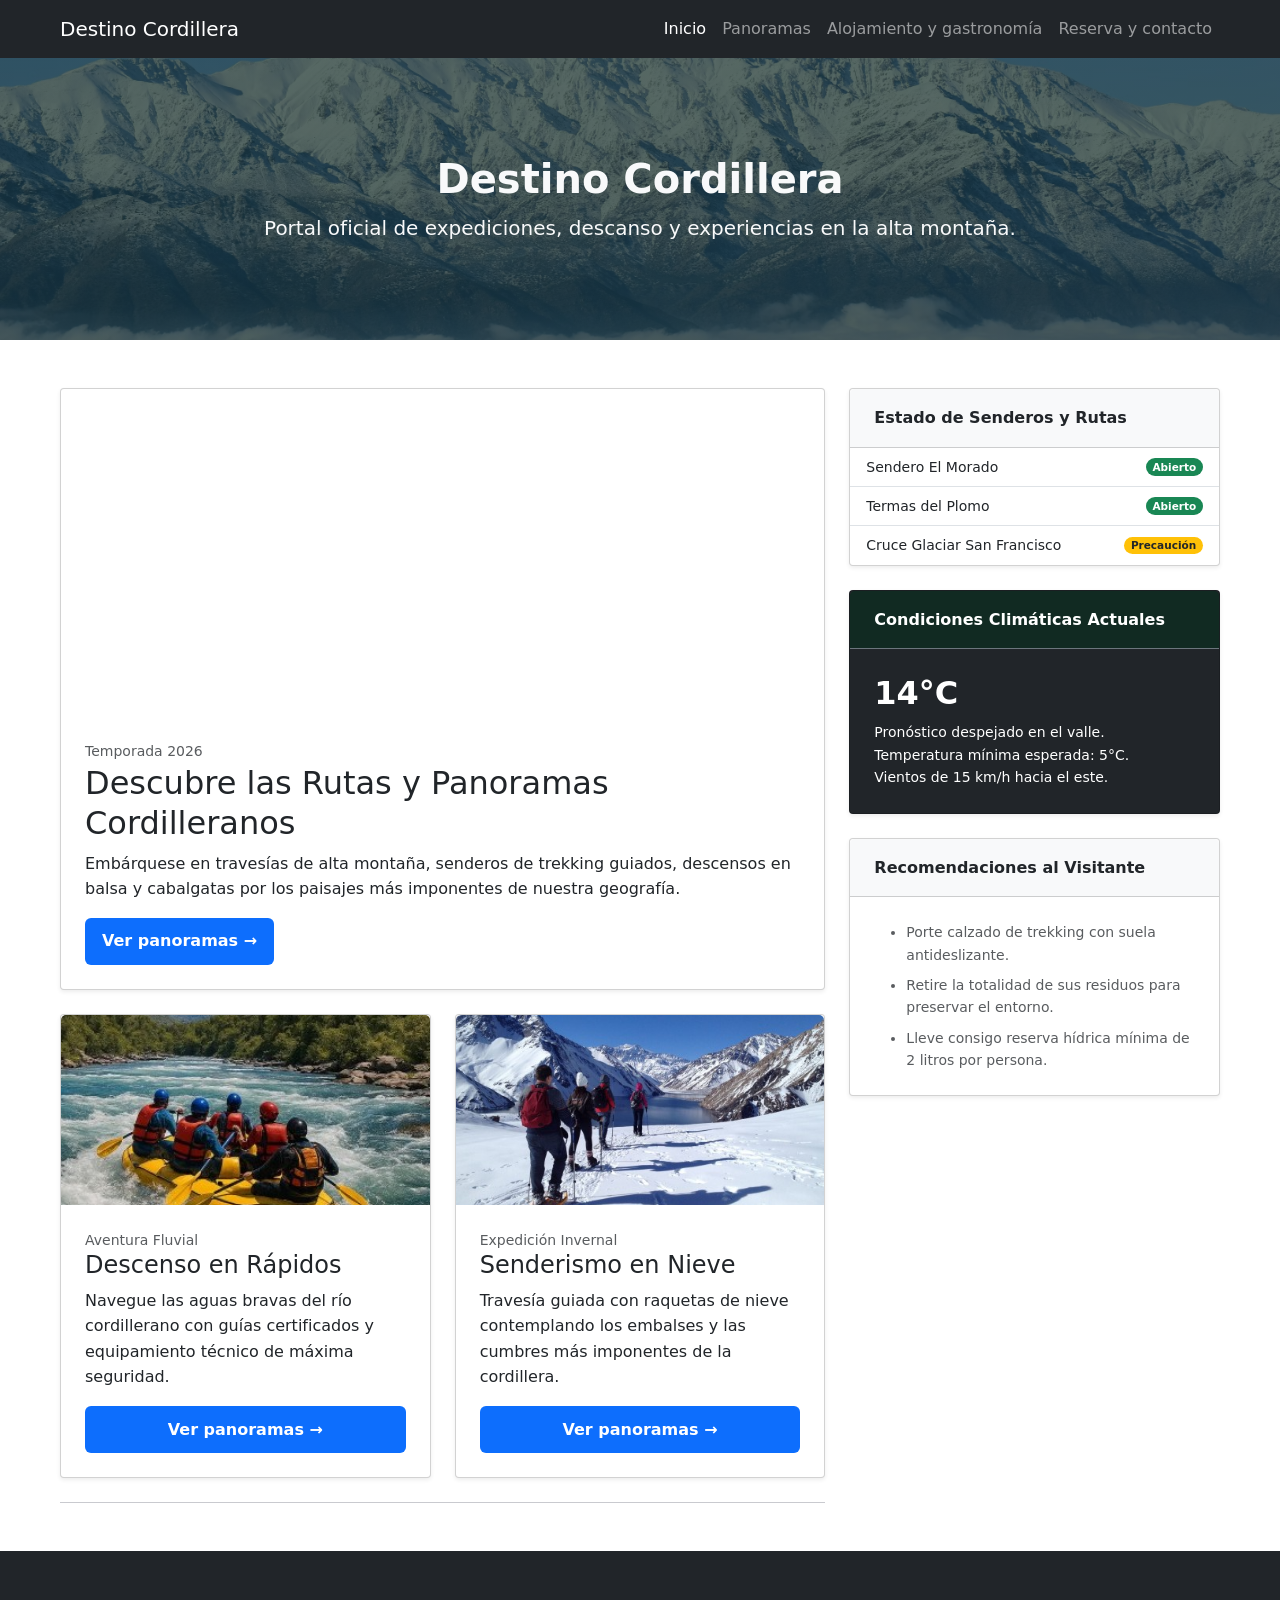
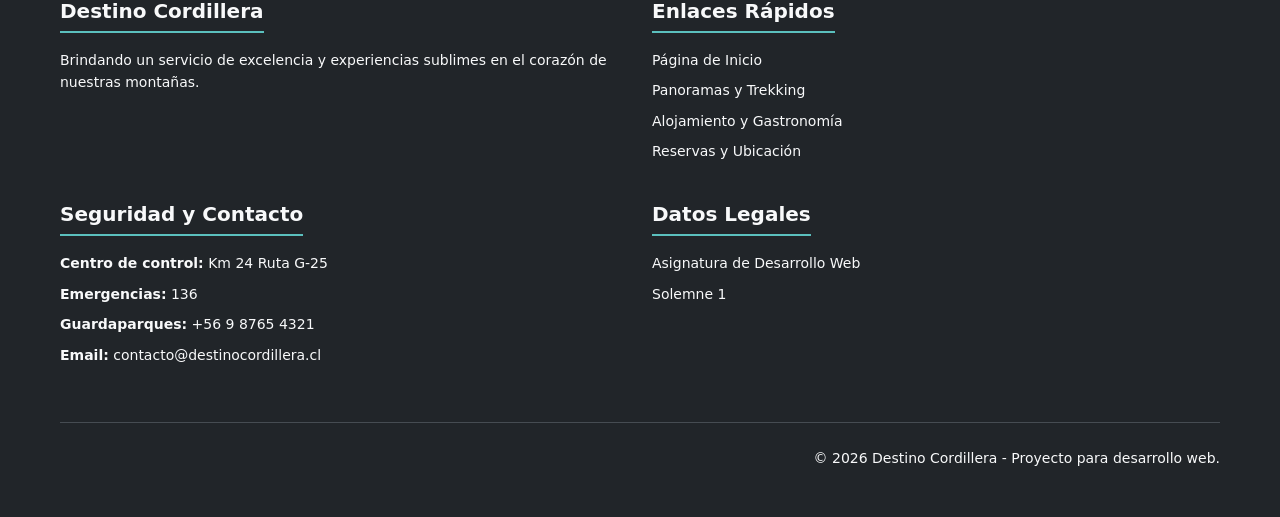
==== commit 4587ae6a: "ajustes en las paginas, se colocó una nueva seccion en formulario pagina3" ====
--- a/index.html
+++ b/index.html
@@ -30,7 +30,7 @@
         </nav>
 
         <!-- Cabecera principal institucional -->
-        <header class="text-light py-5 mb-5" style="background-color: #112A22;">
+        <header class="text-light py-5 mb-5" style="background-image: linear-gradient(rgba(17, 42, 34, 0.7), rgba(17, 42, 34, 0.7)), url('img/pagina1/cordillera.png'); background-size: cover; background-position: center;">
             <div class="container">
                 <div class="text-center my-5">
                     <h1 class="fw-bolder">Destino Cordillera</h1>
@@ -155,7 +155,7 @@
         </div>
 
         <!-- Pie de página unificado -->
-        <footer class="text-light py-5 mt-5" style="background-color: #112A22;">
+        <footer class="text-light py-5 mt-5" style="background-color: #212529;">
             <div class="container">
                 <div class="row">
                     <!-- Columna 1: Descripción institucional -->
--- a/css/styles.css
+++ b/css/styles.css
@@ -9,9 +9,8 @@
   --gris: #6c757d;
   --border: #d8e2dc;
   --white: #ffffff;
-  --verdebosque : #1e6e4d;
   --color-header: #112A22;
-  --color-banner:#212529;;
+  --color-banner:#212529;
 }
 
 *,
@@ -67,12 +66,11 @@
   padding-left: 1.25rem;
 }
 
-/* Navegacion */
 .barra_navegacion-custom {
   position: sticky;
   top: 0;
   z-index: 1000;
-  background: var(--color-header);
+  background: var(--color-banner);
   border-bottom: 3px solid var(--texto);
   box-shadow: 0 2px 6px rgba(43, 45, 66, 0.08);
 }
@@ -142,11 +140,10 @@
   background: var(--color-oscurosecundario);
 }
 
-/* Banner */
 .page-banner-custom {
   padding: 3rem 1.5rem 2.8rem;
   color: var(--white);
-  background: var(--color-banner);
+  background: var(--color-header);
   text-align: center;
 }
 
@@ -163,7 +160,6 @@
   font-size: 1.1rem;
 }
 
-/* Estructura */
 main.container {
   padding-top: 3rem;
   padding-bottom: 3rem;
@@ -209,7 +205,6 @@
   row-gap: 1.5rem;
 }
 
-/* Formulario */
 .form-card {
   padding: 2rem;
   background: var(--white);
@@ -293,7 +288,7 @@
   line-height: 1.4;
 }
 
-/* Botones y tarjetas */
+
 .btn {
   display: inline-block;
   padding: 0.6rem 1rem;
@@ -357,12 +352,11 @@
   background: var(--gris-claro);
 }
 
-/* Pie de pagina */
 .site-footer-custom {
   margin-top: 3rem;
   padding: 3rem 0 1.5rem;
   color: var(--white);
-  background: var(--color-header);
+  background: var(--color-banner);
 }
 
 .site-footer-custom h4 {
@@ -427,7 +421,6 @@
   text-align: center;
 }
 
-/* Utilidades necesarias del HTML original */
 .text-muted { color: var(--gris); }
 .small { font-size: 0.875rem; }
 .mb-0 { margin-bottom: 0; }
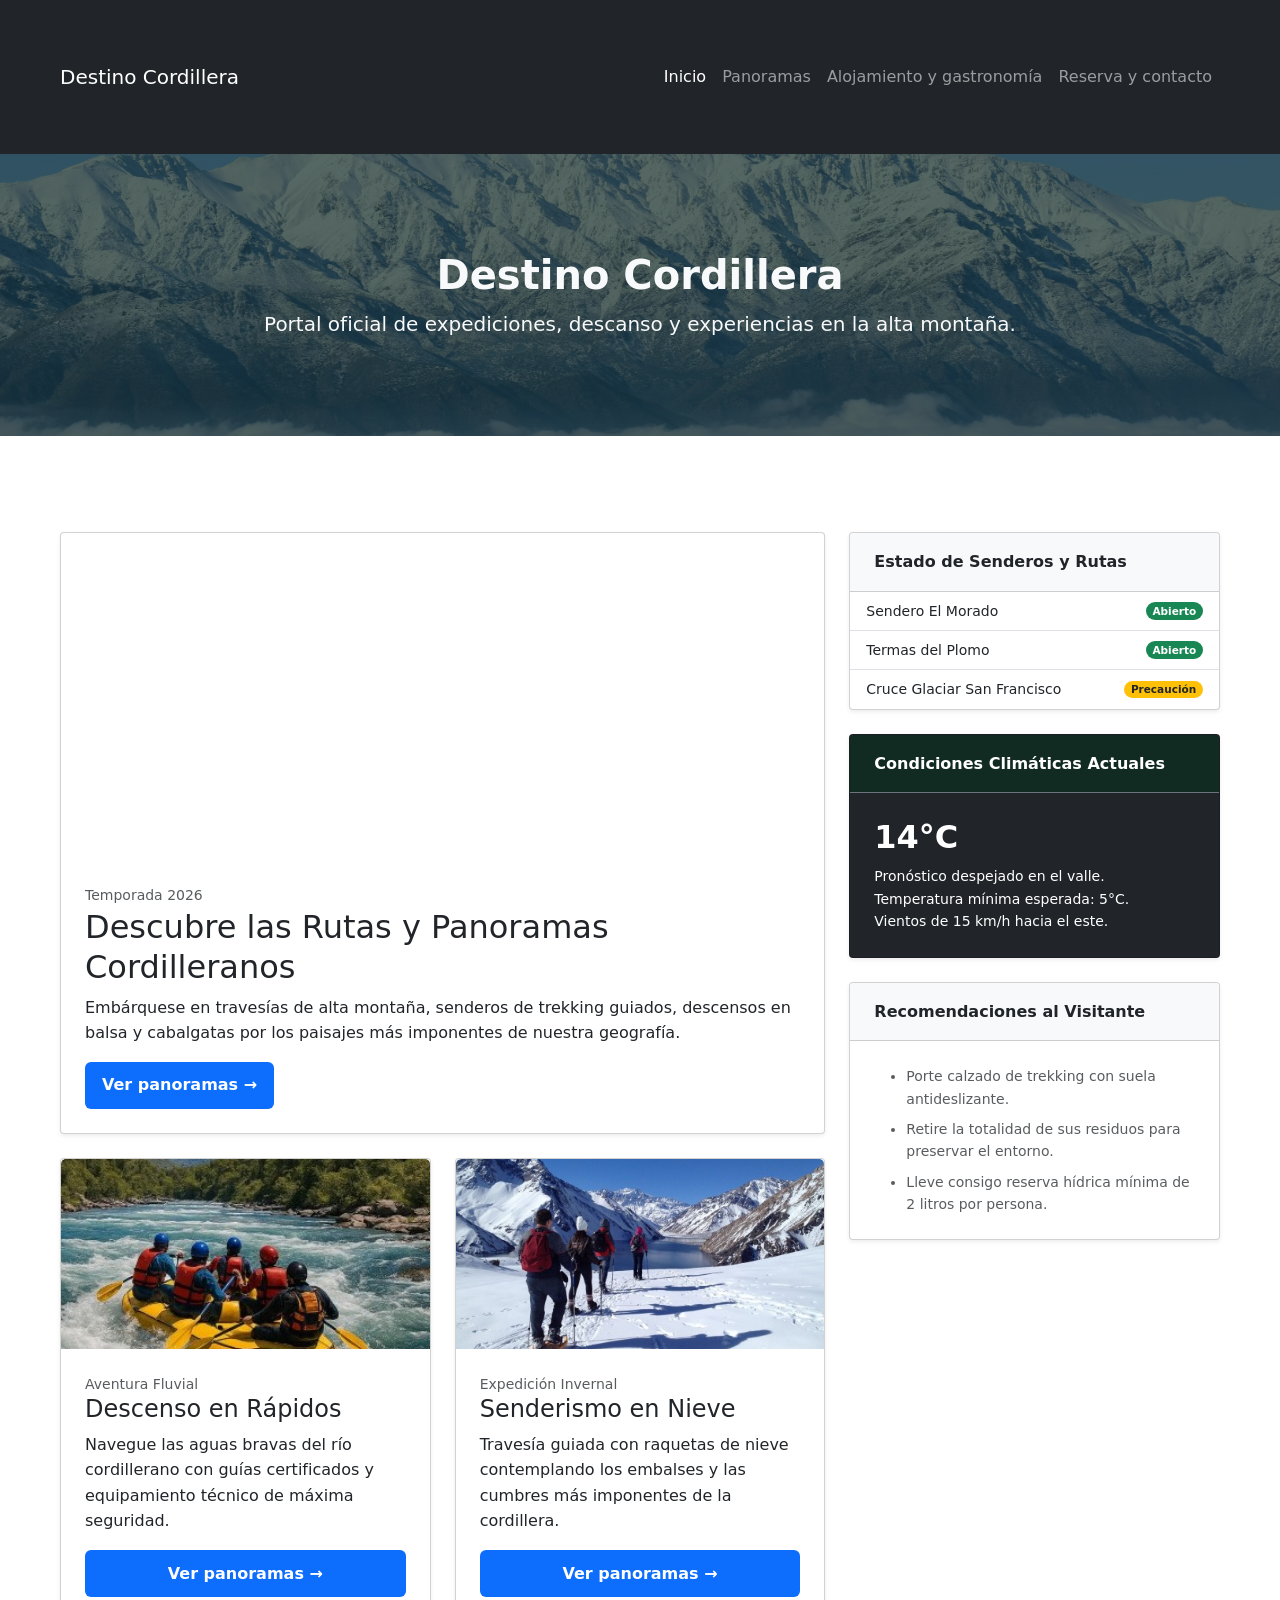
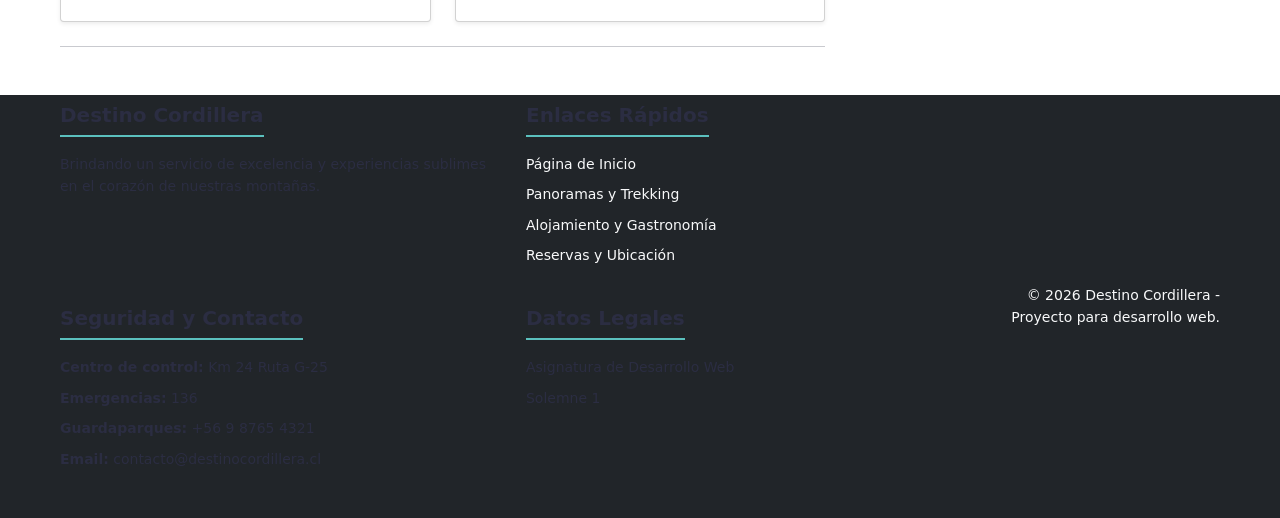
==== commit 51cf2ff2: "Correcciones y modificaciones para cumplir lo pedido" ====
--- a/index.html
+++ b/index.html
@@ -15,7 +15,7 @@
     <body>
         <!-- Barra de navegación responsiva -->
         <nav class="navbar navbar-expand-lg navbar-dark bg-dark">
-            <div class="container">
+            <main class="container">
                 <a class="navbar-brand" href="index.html">Destino Cordillera</a>
                 <button class="navbar-toggler" type="button" data-bs-toggle="collapse" data-bs-target="#navbarSupportedContent" aria-controls="navbarSupportedContent" aria-expanded="false" aria-label="Navegación"><span class="navbar-toggler-icon"></span></button>
                 <div class="collapse navbar-collapse" id="navbarSupportedContent">
@@ -30,7 +30,7 @@
         </nav>
 
         <!-- Cabecera principal institucional -->
-        <header class="text-light py-5 mb-5" style="background-image: linear-gradient(rgba(17, 42, 34, 0.7), rgba(17, 42, 34, 0.7)), url('img/pagina1/cordillera.png'); background-size: cover; background-position: center;">
+        <header class="text-light py-5 mb-5 header-cordillera">
             <div class="container">
                 <div class="text-center my-5">
                     <h1 class="fw-bolder">Destino Cordillera</h1>
@@ -40,14 +40,14 @@
         </header>
 
         <!-- Contenido central -->
-        <div class="container">
+        <main class="container">
             <div class="row">
                 <!-- Entradas principales -->
                 <div class="col-lg-8">
                     <!-- Tarjeta destacada con video continuo tipo GIF -->
                     <div class="card mb-4 overflow-hidden shadow-sm">
                         <div class="ratio ratio-21x9">
-                            <video autoplay muted loop playsinline style="object-fit: cover; width: 100%; height: 100%;">
+                            <video autoplay muted loop playsinline class="video-cover">
                                 <source src="img/montana.mp4" type="video/mp4" />
                                 Su navegador no admite la reproducción de video HTML5.
                             </video>
@@ -66,7 +66,7 @@
                         <div class="col-lg-6 mb-4 d-flex align-items-stretch">
                             <div class="card w-100 d-flex flex-column overflow-hidden shadow-sm">
                                 <a href="pagina1.html">
-                                    <img class="card-img-top" src="img/rafting.jpg" alt="Rafting en el río cordillerano" style="height: 190px; width: 100%; object-fit: cover;" />
+                                    <img class="card-img-top img-tarjeta-estandar" src="img/rafting.jpg" alt="..." />
                                 </a>
                                 <div class="card-body d-flex flex-column">
                                     <div class="small text-muted">Aventura Fluvial</div>
@@ -152,10 +152,10 @@
                     </div>
                 </div>
             </div>
-        </div>
+        </main>
 
         <!-- Pie de página unificado -->
-        <footer class="text-light py-5 mt-5" style="background-color: #212529;">
+        <nav class="navbar navbar-expand-lg navbar-dark bg-dark">
             <div class="container">
                 <div class="row">
                     <!-- Columna 1: Descripción institucional -->
--- a/css/styles.css
+++ b/css/styles.css
@@ -488,4 +488,47 @@
   .form-fieldset {
     padding: 1rem;
   }
+}
+
+.header-cordillera {
+  background-image: linear-gradient(rgba(17, 42, 34, 0.7), rgba(17, 42, 34, 0.7)), url('../img/pagina1/cordillera.png');
+  background-size: cover;
+  background-position: center;
+}
+
+.bg-footer {
+  background-color: #212529;
+}
+
+.img-tarjeta-estandar {
+  height: 190px;
+  width: 100%;
+  object-fit: cover;
+}
+
+.img-tarjeta-alta {
+  height: 250px;
+  width: 100%;
+  object-fit: cover;
+}
+
+.video-cover {
+  object-fit: cover;
+  width: 100%;
+  height: 100%;
+}
+
+.icono-widget {
+  width: 25px;
+  height: 25px;
+  object-fit: contain;
+}
+
+.tarjeta-contacto {
+  background-color: #f8fafc;
+  border-top: 4px solid #1b4332 !important;
+}
+
+.text-primario-cordillera {
+  color: #1b4332 !important;
 }
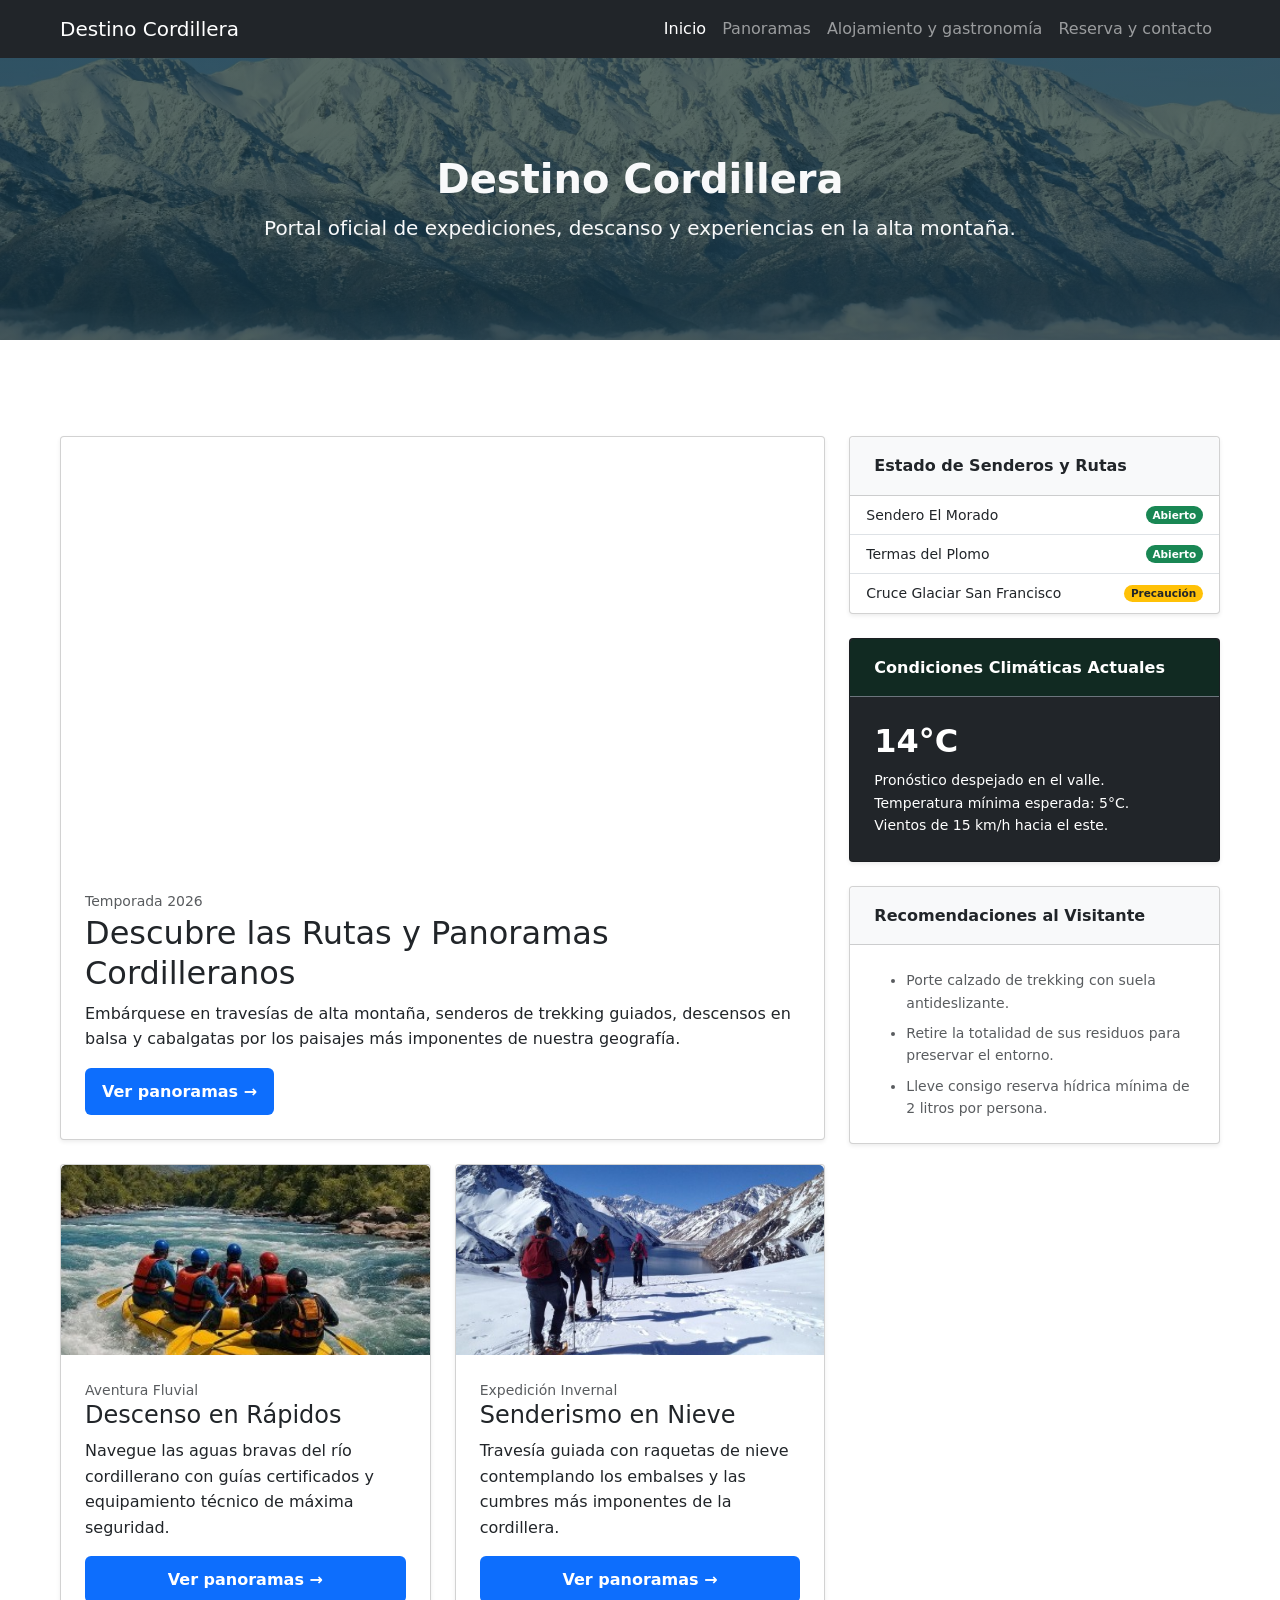
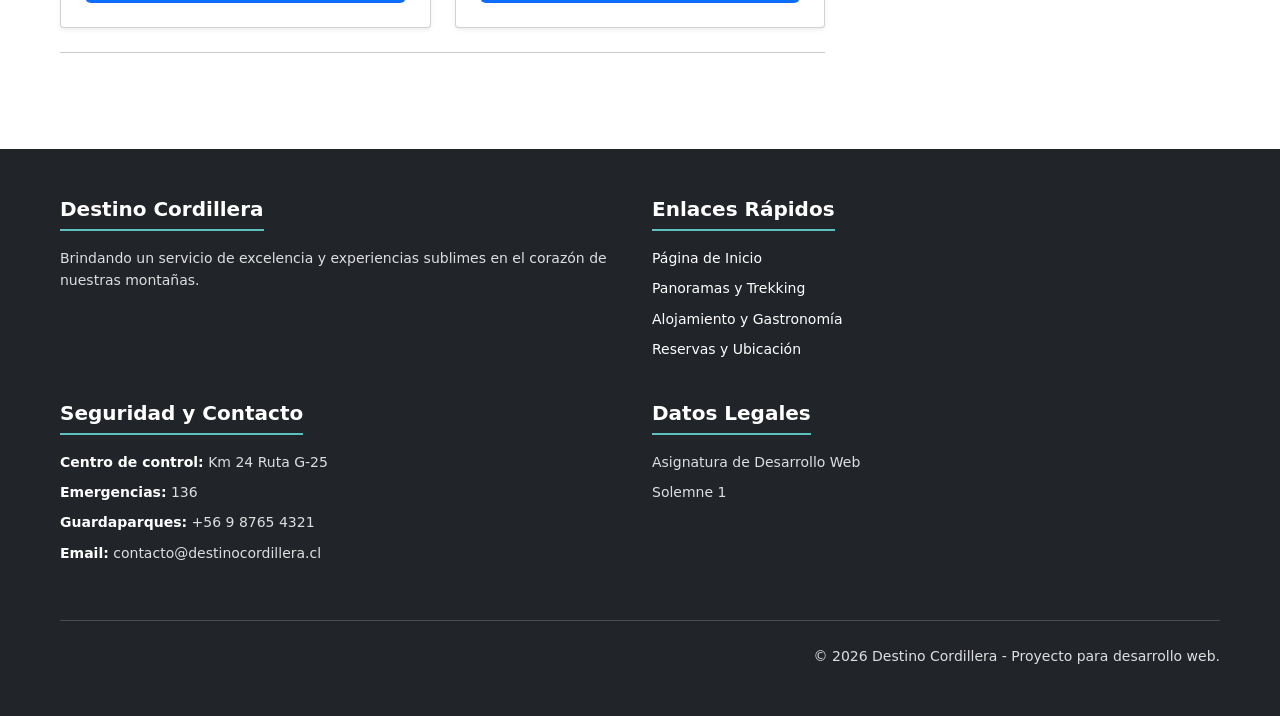
==== commit 5e8ae216: "Cambios finales y correciones menores" ====
--- a/index.html
+++ b/index.html
@@ -15,7 +15,7 @@
     <body>
         <!-- Barra de navegación responsiva -->
         <nav class="navbar navbar-expand-lg navbar-dark bg-dark">
-            <main class="container">
+            <div class="container">
                 <a class="navbar-brand" href="index.html">Destino Cordillera</a>
                 <button class="navbar-toggler" type="button" data-bs-toggle="collapse" data-bs-target="#navbarSupportedContent" aria-controls="navbarSupportedContent" aria-expanded="false" aria-label="Navegación"><span class="navbar-toggler-icon"></span></button>
                 <div class="collapse navbar-collapse" id="navbarSupportedContent">
@@ -46,8 +46,8 @@
                 <div class="col-lg-8">
                     <!-- Tarjeta destacada con video continuo tipo GIF -->
                     <div class="card mb-4 overflow-hidden shadow-sm">
-                        <div class="ratio ratio-21x9">
-                            <video autoplay muted loop playsinline class="video-cover">
+                        <div class="ratio ratio-16x9">
+                            <video autoplay muted loop playsinline class="video-cover position-absolute top-0 start-0 w-100 h-100">
                                 <source src="img/montana.mp4" type="video/mp4" />
                                 Su navegador no admite la reproducción de video HTML5.
                             </video>
@@ -66,7 +66,7 @@
                         <div class="col-lg-6 mb-4 d-flex align-items-stretch">
                             <div class="card w-100 d-flex flex-column overflow-hidden shadow-sm">
                                 <a href="pagina1.html">
-                                    <img class="card-img-top img-tarjeta-estandar" src="img/rafting.jpg" alt="..." />
+                                    <img class="card-img-top img-tarjeta-estandar" src="img/rafting.jpg" alt="Rafting en el río cordillerano" />
                                 </a>
                                 <div class="card-body d-flex flex-column">
                                     <div class="small text-muted">Aventura Fluvial</div>
@@ -81,7 +81,7 @@
                         <div class="col-lg-6 mb-4 d-flex align-items-stretch">
                             <div class="card w-100 d-flex flex-column overflow-hidden shadow-sm">
                                 <a href="pagina1.html">
-                                    <img class="card-img-top" src="img/trekking.jpeg" alt="Trekking en la nieve" style="height: 190px; width: 100%; object-fit: cover;" />
+                                    <img class="card-img-top img-tarjeta-estandar" src="img/trekking.jpeg" alt="Trekking en la nieve" />
                                 </a>
                                 <div class="card-body d-flex flex-column">
                                     <div class="small text-muted">Expedición Invernal</div>
@@ -155,59 +155,59 @@
         </main>
 
         <!-- Pie de página unificado -->
-        <nav class="navbar navbar-expand-lg navbar-dark bg-dark">
-            <div class="container">
-                <div class="row">
-                    <!-- Columna 1: Descripción institucional -->
-                    <div class="col-lg-3 col-md-6 mb-4">
-                        <h5 class="fw-bold mb-3 pb-2" style="border-bottom: 2px solid #5BC0BE; display: inline-block;">Destino Cordillera</h5>
-                        <p class="small">
-                            Brindando un servicio de excelencia y experiencias sublimes en el corazón de nuestras montañas.
-                        </p>
-                    </div>
-
-                    <!-- Columna 2: Enlaces rápidos -->
-                    <div class="col-lg-3 col-md-6 mb-4">
-                        <h5 class="fw-bold mb-3 pb-2" style="border-bottom: 2px solid #5BC0BE; display: inline-block;">Enlaces Rápidos</h5>
-                        <ul class="list-unstyled small">
-                            <li class="mb-2"><a href="index.html" class="text-light text-decoration-none">Página de Inicio</a></li>
-                            <li class="mb-2"><a href="pagina1.html" class="text-light text-decoration-none">Panoramas y Trekking</a></li>
-                            <li class="mb-2"><a href="pagina2.html" class="text-light text-decoration-none">Alojamiento y Gastronomía</a></li>
-                            <li class="mb-2"><a href="pagina3.html" class="text-light text-decoration-none">Reservas y Ubicación</a></li>
-                        </ul>
-                    </div>
-
-                    <!-- Columna 3: Seguridad y Contacto -->
-                    <div class="col-lg-3 col-md-6 mb-4">
-                        <h5 class="fw-bold mb-3 pb-2" style="border-bottom: 2px solid #5BC0BE; display: inline-block;">Seguridad y Contacto</h5>
-                        <ul class="list-unstyled small">
-                            <li class="mb-2"><strong>Centro de control:</strong> Km 24 Ruta G-25</li>
-                            <li class="mb-2"><strong>Emergencias:</strong> 136</li>
-                            <li class="mb-2"><strong>Guardaparques:</strong> +56 9 8765 4321</li>
-                            <li class="mb-2"><strong>Email:</strong> contacto@destinocordillera.cl</li>
-                        </ul>
-                    </div>
-
-                    <!-- Columna 4: Datos académicos -->
-                    <div class="col-lg-3 col-md-6 mb-4">
-                        <h5 class="fw-bold mb-3 pb-2" style="border-bottom: 2px solid #5BC0BE; display: inline-block;">Datos Legales</h5>
-                        <ul class="list-unstyled small">
-                            <li class="mb-2">Asignatura de Desarrollo Web</li>
-                            <li class="mb-2">Solemne 1</li>
-                        </ul>
-                    </div>
-                </div>
-
-                <hr class="border-secondary opacity-50 mb-4">
-
-                <!-- Derechos reservados -->
-                <div class="row">
-                    <div class="col-12 text-center text-md-end small text-light">
-                        <p class="mb-0">© 2026 Destino Cordillera - Proyecto para desarrollo web.</p>
-                    </div>
-                </div>
-            </div>
-        </footer>
+    <footer class="text-light py-5 mt-5 bg-footer">
+        <div class="container">
+            <div class="row">
+                <!-- Columna 1: Descripción institucional -->
+                <div class="col-lg-3 col-md-6 mb-4">
+                    <h5 class="fw-bold mb-3 pb-2" style="border-bottom: 2px solid #5BC0BE; display: inline-block;">Destino Cordillera</h5>
+                    <p class="small">
+                        Brindando un servicio de excelencia y experiencias sublimes en el corazón de nuestras montañas.
+                    </p>
+                </div>
+
+                <!-- Columna 2: Enlaces rápidos -->
+                <div class="col-lg-3 col-md-6 mb-4">
+                    <h5 class="fw-bold mb-3 pb-2" style="border-bottom: 2px solid #5BC0BE; display: inline-block;">Enlaces Rápidos</h5>
+                    <ul class="list-unstyled small">
+                        <li class="mb-2"><a href="index.html" class="text-light text-decoration-none">Página de Inicio</a></li>
+                        <li class="mb-2"><a href="pagina1.html" class="text-light text-decoration-none">Panoramas y Trekking</a></li>
+                        <li class="mb-2"><a href="pagina2.html" class="text-light text-decoration-none">Alojamiento y Gastronomía</a></li>
+                        <li class="mb-2"><a href="pagina3.html" class="text-light text-decoration-none">Reservas y Ubicación</a></li>
+                    </ul>
+                </div>
+
+                <!-- Columna 3: Seguridad y Contacto -->
+                <div class="col-lg-3 col-md-6 mb-4">
+                    <h5 class="fw-bold mb-3 pb-2" style="border-bottom: 2px solid #5BC0BE; display: inline-block;">Seguridad y Contacto</h5>
+                    <ul class="list-unstyled small">
+                        <li class="mb-2"><strong>Centro de control:</strong> Km 24 Ruta G-25</li>
+                        <li class="mb-2"><strong>Emergencias:</strong> 136</li>
+                        <li class="mb-2"><strong>Guardaparques:</strong> +56 9 8765 4321</li>
+                        <li class="mb-2"><strong>Email:</strong> contacto@destinocordillera.cl</li>
+                    </ul>
+                </div>
+
+                <!-- Columna 4: Datos académicos -->
+                <div class="col-lg-3 col-md-6 mb-4">
+                    <h5 class="fw-bold mb-3 pb-2" style="border-bottom: 2px solid #5BC0BE; display: inline-block;">Datos Legales</h5>
+                    <ul class="list-unstyled small">
+                        <li class="mb-2">Asignatura de Desarrollo Web</li>
+                        <li class="mb-2">Solemne 1</li>
+                    </ul>
+                </div>
+            </div>
+
+            <hr class="border-secondary opacity-50 mb-4">
+
+            <!-- Derechos reservados -->
+            <div class="row">
+                <div class="col-12 text-center text-md-end small text-light">
+                    <p class="mb-0">© 2026 Destino Cordillera - Proyecto para desarrollo web.</p>
+                </div>
+            </div>
+        </div>
+    </footer>
 
         <!-- Scripts JS de Bootstrap -->
         <script src="https://cdn.jsdelivr.net/npm/bootstrap@5.2.3/dist/js/bootstrap.bundle.min.js"></script>
--- a/css/styles.css
+++ b/css/styles.css
@@ -496,34 +496,57 @@
   background-position: center;
 }
 
-.bg-footer {
-  background-color: #212529;
+footer.bg-footer {
+  background-color: #212529 !important;
+  color: #ffffff !important;
+}
+
+footer.bg-footer h5 {
+  color: #ffffff !important;
+}
+
+footer.bg-footer p,
+footer.bg-footer li,
+footer.bg-footer span {
+  color: rgba(255, 255, 255, 0.85) !important;
+}
+
+footer.bg-footer a {
+  color: #ffffff !important;
+  text-decoration: none;
+  transition: opacity 0.2s ease;
+}
+
+footer.bg-footer a:hover {
+  color: #5BC0BE !important;
+  text-decoration: underline;
+}
+
+footer.bg-footer strong {
+  color: #ffffff !important;
 }
 
 .img-tarjeta-estandar {
-  height: 190px;
-  width: 100%;
-  object-fit: cover;
+  height: 190px !important;
+  width: 100% !important;
+  object-fit: cover !important;
+  display: block !important;
 }
 
 .img-tarjeta-alta {
-  height: 250px;
-  width: 100%;
-  object-fit: cover;
+  height: 250px !important;
+  width: 100% !important;
+  object-fit: cover !important;
+  display: block !important;
 }
 
 .video-cover {
-  object-fit: cover;
-  width: 100%;
-  height: 100%;
-}
-
-.icono-widget {
-  width: 25px;
-  height: 25px;
-  object-fit: contain;
-}
-
+  object-fit: cover !important;
+  width: 100% !important;
+  height: 100% !important;
+}
+
+/* Tarjeta y títulos de contacto (pagina3) */
 .tarjeta-contacto {
   background-color: #f8fafc;
   border-top: 4px solid #1b4332 !important;
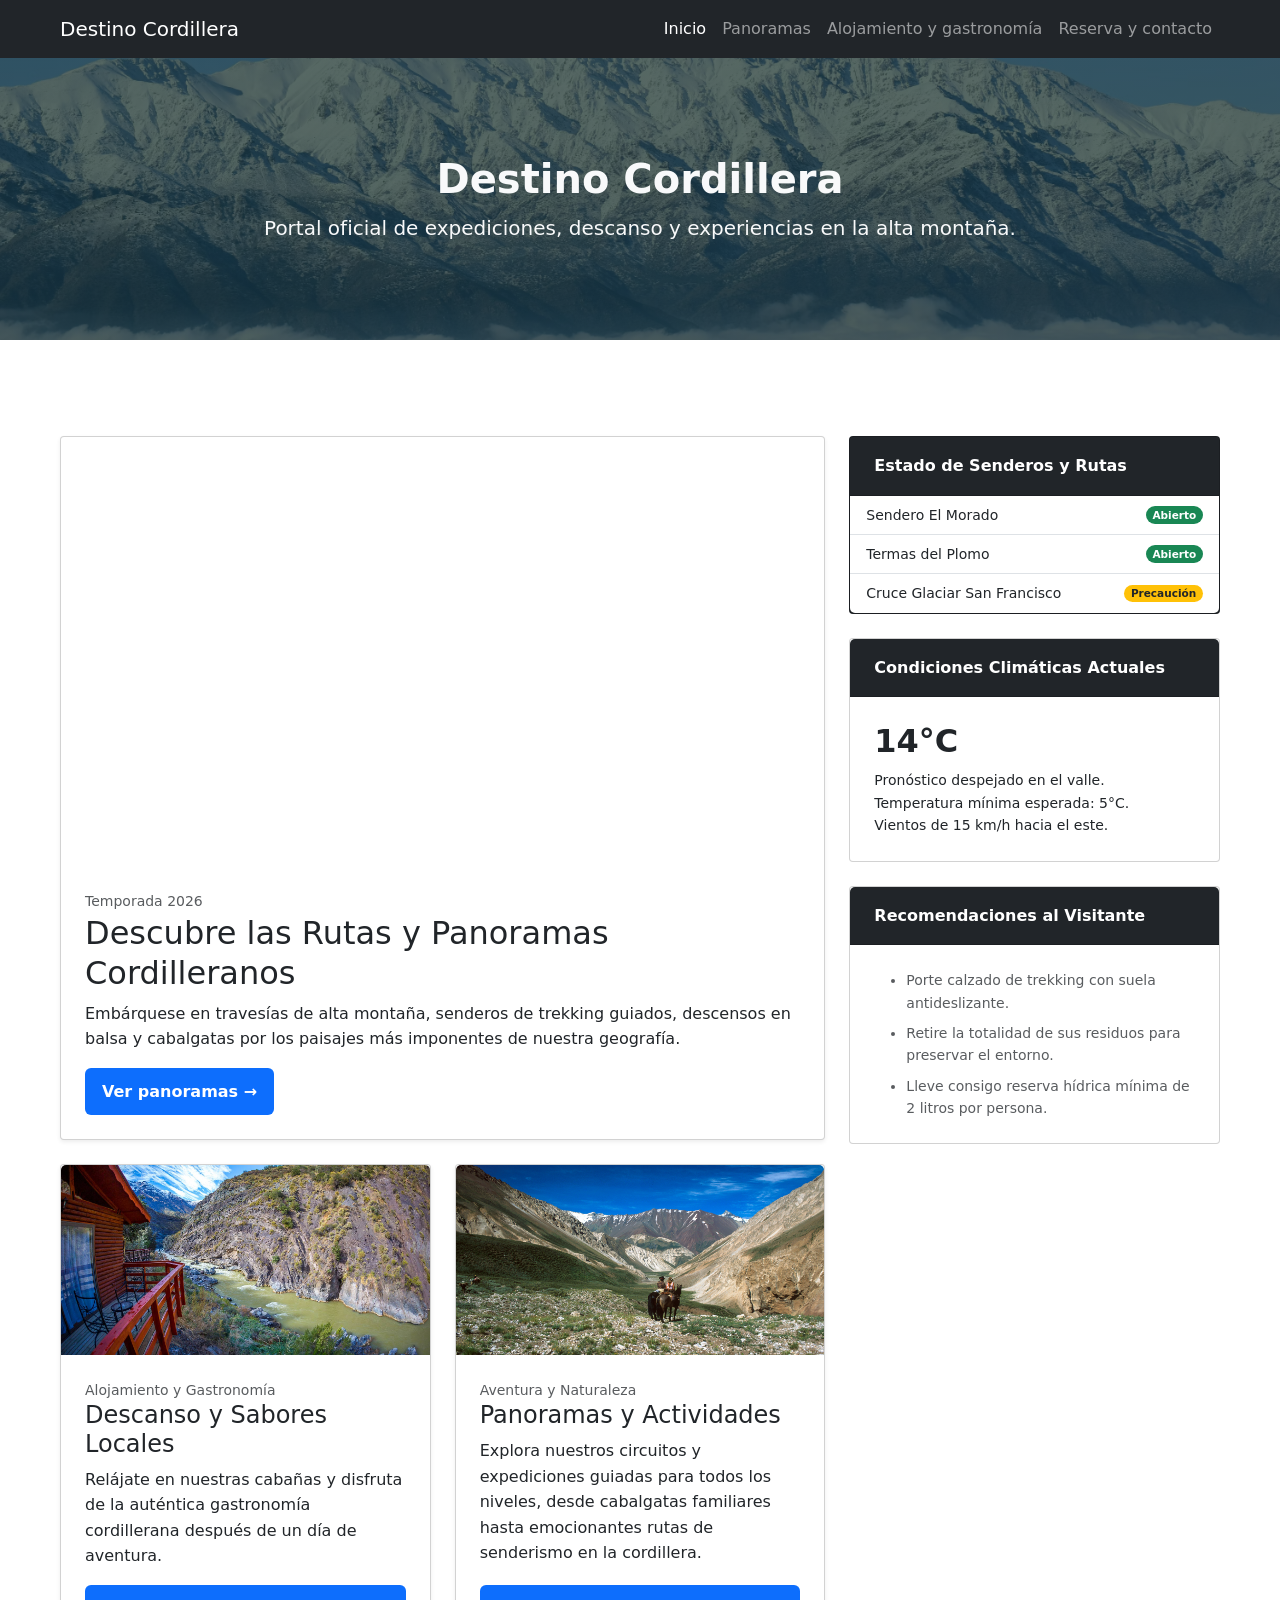
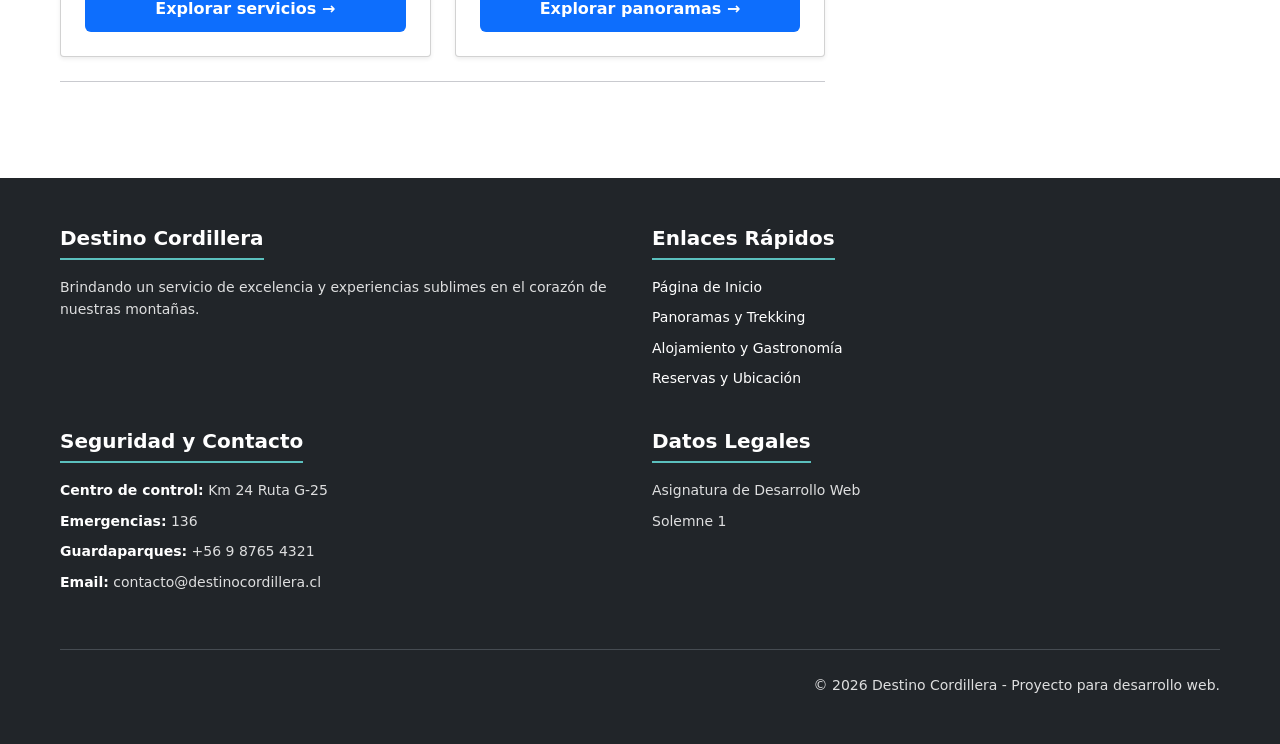
==== commit 3dd21fd7: "Cambios finales" ====
--- a/index.html
+++ b/index.html
@@ -62,17 +62,17 @@
 
                     <!-- Fila anidada para entradas secundarias -->
                     <div class="row">
-                        <!-- Tarjeta Rafting -->
+                        <!-- Tarjeta Alojamiento -->
                         <div class="col-lg-6 mb-4 d-flex align-items-stretch">
                             <div class="card w-100 d-flex flex-column overflow-hidden shadow-sm">
                                 <a href="pagina1.html">
-                                    <img class="card-img-top img-tarjeta-estandar" src="img/rafting.jpg" alt="Rafting en el río cordillerano" />
+                                    <img class="card-img-top img-tarjeta-estandar" src="img/cabanas.jpg" alt="Rafting en el río cordillerano" />
                                 </a>
                                 <div class="card-body d-flex flex-column">
-                                    <div class="small text-muted">Aventura Fluvial</div>
-                                    <h2 class="card-title h4">Descenso en Rápidos</h2>
-                                    <p class="card-text">Navegue las aguas bravas del río cordillerano con guías certificados y equipamiento técnico de máxima seguridad.</p>
-                                    <a class="btn btn-primary mt-auto" href="pagina1.html">Ver panoramas →</a>
+                                    <div class="small text-muted">Alojamiento y Gastronomía</div>
+                                    <h2 class="card-title h4">Descanso y Sabores Locales</h2>
+                                    <p class="card-text">Relájate en nuestras cabañas y disfruta de la auténtica gastronomía cordillerana después de un día de aventura.</p>
+                                    <a class="btn btn-primary mt-auto" href="pagina1.html">Explorar servicios →</a>
                                 </div>
                             </div>
                         </div>
@@ -81,13 +81,13 @@
                         <div class="col-lg-6 mb-4 d-flex align-items-stretch">
                             <div class="card w-100 d-flex flex-column overflow-hidden shadow-sm">
                                 <a href="pagina1.html">
-                                    <img class="card-img-top img-tarjeta-estandar" src="img/trekking.jpeg" alt="Trekking en la nieve" />
+                                    <img class="card-img-top img-tarjeta-estandar" src="img/cabalgata.jpg" alt="cabalgata en la nieve" />
                                 </a>
                                 <div class="card-body d-flex flex-column">
-                                    <div class="small text-muted">Expedición Invernal</div>
-                                    <h2 class="card-title h4">Senderismo en Nieve</h2>
-                                    <p class="card-text">Travesía guiada con raquetas de nieve contemplando los embalses y las cumbres más imponentes de la cordillera.</p>
-                                    <a class="btn btn-primary mt-auto" href="pagina1.html">Ver panoramas →</a>
+                                    <div class="small text-muted">Aventura y Naturaleza</div>
+                                    <h2 class="card-title h4">Panoramas y Actividades</h2>
+                                    <p class="card-text">Explora nuestros circuitos y expediciones guiadas para todos los niveles, desde cabalgatas familiares hasta emocionantes rutas de senderismo en la cordillera.</p>
+                                    <a class="btn btn-primary mt-auto" href="pagina1.html">Explorar panoramas →</a>
                                 </div>
                             </div>
                         </div>
@@ -102,8 +102,8 @@
                 <!-- Barra lateral de widgets informativos -->
                 <div class="col-lg-4">
                     <!-- Widget 1: Estado de Rutas -->
-                    <div class="card mb-4 shadow-sm">
-                        <div class="card-header fw-bold bg-light text-dark">
+                    <div class="card mb-4 bg-dark text-white">
+                        <div class="card-header fw-bold bg-dark text-white d-flex align-items-center">
                             Estado de Senderos y Rutas
                         </div>
                         <ul class="list-group list-group-flush small">
@@ -123,11 +123,11 @@
                     </div>
 
                     <!-- Widget 2: Clima -->
-                    <div class="card mb-4 text-white bg-dark shadow-sm">
-                        <div class="card-header fw-bold border-bottom border-secondary">
+                    <div class="card mb-4 ">
+                        <div class="card-header fw-bold bg-dark text-white d-flex align-items-center">
                             Condiciones Climáticas Actuales
                         </div>
-                        <div class="card-body">
+                        <div class="card-body" bg-dark text-white>
                             <h2 class="card-title fw-bolder">14°C</h2>
                             <p class="card-text small mb-0">
                                 Pronóstico despejado en el valle.<br>
@@ -138,8 +138,8 @@
                     </div>
 
                     <!-- Widget 3: Recomendaciones -->
-                    <div class="card mb-4 shadow-sm">
-                        <div class="card-header fw-bold bg-light text-dark">
+                    <div class="card mb-4 ">
+                        <div class="card-header fw-bold bg-dark text-white d-flex align-items-center">
                             Recomendaciones al Visitante
                         </div>
                         <div class="card-body">
--- a/css/styles.css
+++ b/css/styles.css
@@ -546,7 +546,7 @@
   height: 100% !important;
 }
 
-/* Tarjeta y títulos de contacto (pagina3) */
+/* Tarjeta y titulos de contacto (pagina3) */
 .tarjeta-contacto {
   background-color: #f8fafc;
   border-top: 4px solid #1b4332 !important;
